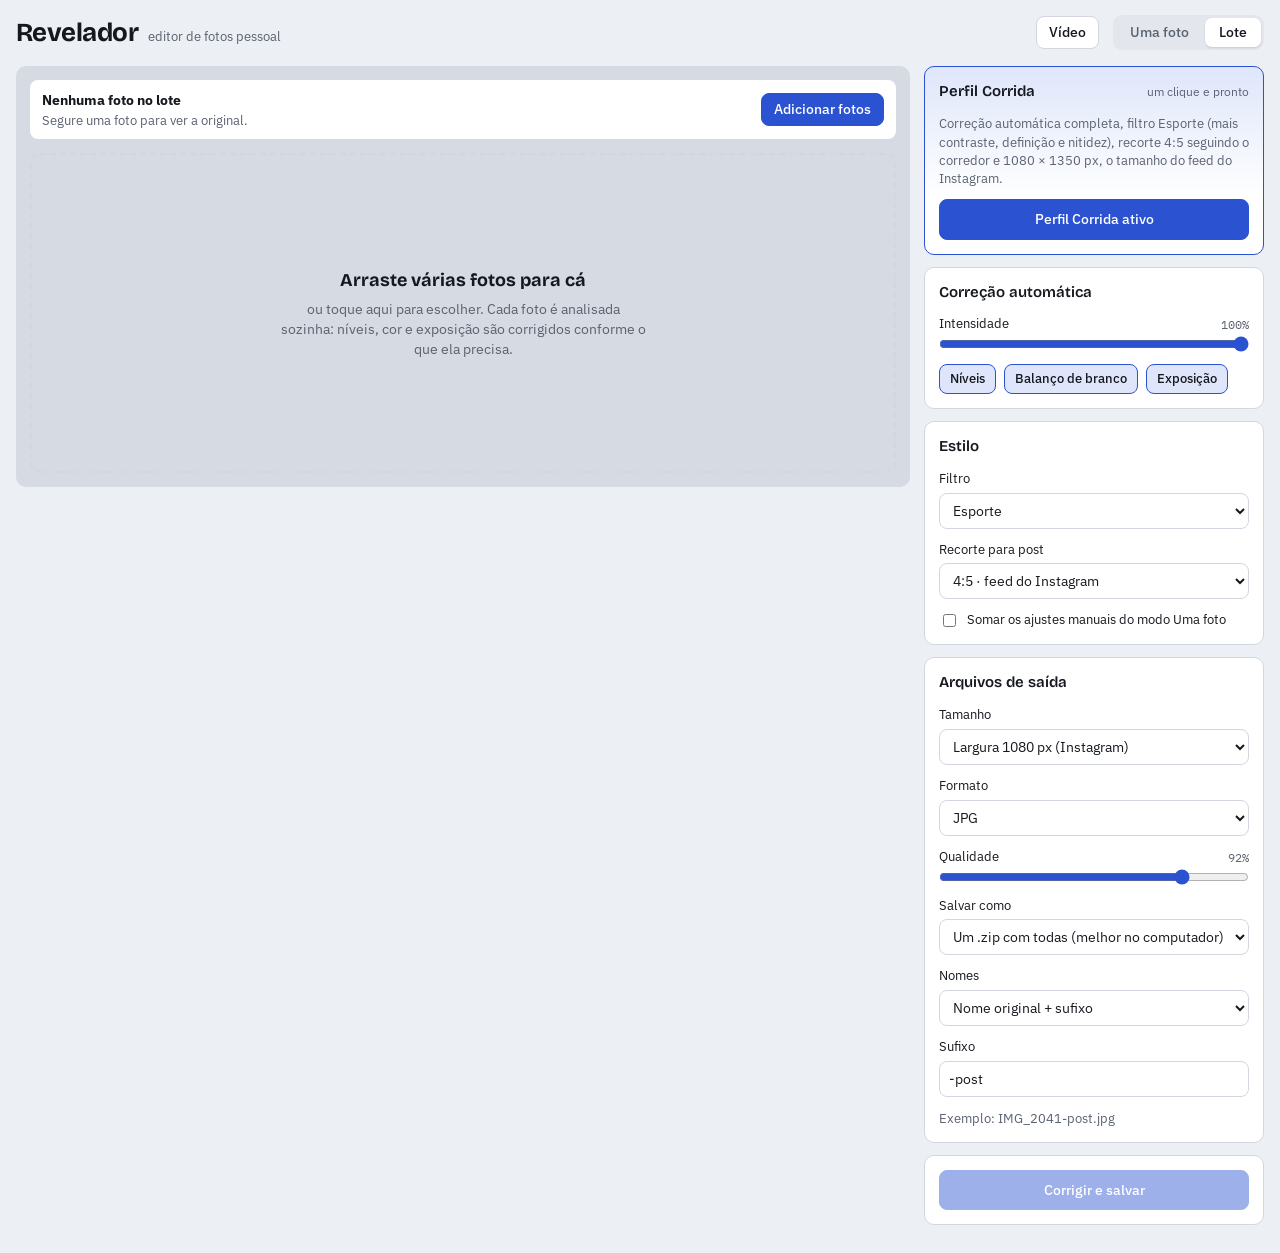
==== fotos/index.html @ d443c2e1 "Revelador fotos e vídeo: editores de foto e vídeo num app só Tela inicial com Fotos (Revelador) e Ví" ====
<!doctype html>
<html lang="pt-BR">
<head>
<meta charset="utf-8">
<meta name="viewport" content="width=device-width, initial-scale=1, viewport-fit=cover">
<meta name="description" content="Corrige fotos de corrida em lote e deixa prontas para postar.">
<meta name="theme-color" content="#2a52d1">
<link rel="manifest" href="../manifest.webmanifest">
<link rel="icon" type="image/png" href="../icons/icon-192.png">
<link rel="apple-touch-icon" href="../icons/icon-192.png">
<title>Revelador</title>
<link rel="preconnect" href="https://fonts.googleapis.com">
<link rel="preconnect" href="https://fonts.gstatic.com" crossorigin>
<link rel="stylesheet" href="https://fonts.googleapis.com/css2?family=Bricolage+Grotesque:opsz,wght@12..96,600;12..96,700&family=IBM+Plex+Sans:wght@400;500;600&family=IBM+Plex+Mono:wght@400;500&display=swap">
<style>
/* Layout: workbench — large stage on the left, a tool rail of stacked sections on the right; stacks on phones. */
:root {
  --bg: #eceff3;
  --surface: #ffffff;
  --surface-2: #e3e7ed;
  --fg: #15181e;
  --muted: #5a6270;
  --line: #d2d7df;
  --accent: #2a52d1;
  --accent-soft: #dfe6fb;
  --accent-fg: #ffffff;
  --stage: #d6dae2;
  --hist-r: #d6455a;
  --hist-g: #2f9d62;
  --hist-b: #3a6ee8;
  --hist-l: #8a93a3;
  --font-display: "Bricolage Grotesque", "Segoe UI", system-ui, sans-serif;
  --font-body: "IBM Plex Sans", "Segoe UI", system-ui, sans-serif;
  --font-mono: "IBM Plex Mono", ui-monospace, "SFMono-Regular", Menlo, monospace;
  --radius: 10px;
}
@media (prefers-color-scheme: dark) {
  :root:not([data-theme="light"]) {
    --bg: #101217; --surface: #171a21; --surface-2: #222631; --fg: #e7e9ef; --muted: #98a0af;
    --line: #2b303b; --accent: #86a2ff; --accent-soft: #1f2846; --accent-fg: #0c1230; --stage: #0a0c10;
    --hist-r: #ff6f80; --hist-g: #4fd18c; --hist-b: #6f9bff; --hist-l: #6b7383;
    color-scheme: dark;
  }
}
:root[data-theme="dark"] {
  --bg: #101217; --surface: #171a21; --surface-2: #222631; --fg: #e7e9ef; --muted: #98a0af;
  --line: #2b303b; --accent: #86a2ff; --accent-soft: #1f2846; --accent-fg: #0c1230; --stage: #0a0c10;
  --hist-r: #ff6f80; --hist-g: #4fd18c; --hist-b: #6f9bff; --hist-l: #6b7383;
  color-scheme: dark;
}
* { box-sizing: border-box; }
[hidden] { display: none !important; }
html { -webkit-text-size-adjust: 100%; }
:root { padding-top: env(safe-area-inset-top, 0px); padding-bottom: env(safe-area-inset-bottom, 0px); }
body { margin: 0; }
img { max-width: 100%; }
body { background: var(--bg); color: var(--fg); font-family: var(--font-body); font-size: 14px; line-height: 1.45; }
.app { padding-left: max(16px, env(safe-area-inset-left, 0px)); padding-right: max(16px, env(safe-area-inset-right, 0px)); padding-block: 14px 28px; max-width: 1480px; margin: 0 auto; display: grid; gap: 14px; }

header.bar { display: flex; flex-wrap: wrap; align-items: center; gap: 10px 14px; }
.brand { display: flex; align-items: baseline; gap: 10px; margin-right: auto; }
.brand h1 { font-family: var(--font-display); font-weight: 700; font-size: 26px; letter-spacing: -0.02em; margin: 0; }
.brand span { color: var(--muted); font-size: 13px; }
.actions { display: flex; flex-wrap: wrap; gap: 8px; align-items: center; }

button, .btn { font: inherit; font-weight: 500; border: 1px solid var(--line); background: var(--surface); color: var(--fg); border-radius: 8px; padding: 7px 12px; cursor: pointer; display: inline-flex; align-items: center; gap: 6px; line-height: 1.2; }
button:hover, .btn:hover { border-color: var(--muted); }
button:focus-visible, .btn:focus-visible, input:focus-visible, select:focus-visible { outline: 2px solid var(--accent); outline-offset: 2px; }
button:disabled { opacity: .45; cursor: not-allowed; }
button.primary, .btn.primary { background: var(--accent); border-color: var(--accent); color: var(--accent-fg); }
button.primary:hover { filter: brightness(1.08); }
select { font: inherit; border: 1px solid var(--line); background: var(--surface); color: var(--fg); border-radius: 8px; padding: 6px 8px; }
.split { display: inline-flex; }
.split select { border-radius: 8px 0 0 8px; border-right: 0; }
.split button { border-radius: 0 8px 8px 0; }
input[type="file"] { position: absolute; width: 1px; height: 1px; padding: 0; margin: -1px; overflow: hidden; clip: rect(0 0 0 0); clip-path: inset(50%); white-space: nowrap; border: 0; }

.work { display: grid; grid-template-columns: minmax(0, 1fr) 340px; gap: 14px; align-items: start; }
@media (max-width: 900px) { .work { grid-template-columns: minmax(0, 1fr); } }

.stage { position: sticky; top: calc(env(safe-area-inset-top, 0px) + 10px); background: var(--stage); border-radius: var(--radius); min-height: 320px; display: grid; grid-template-rows: 1fr auto; overflow: hidden; }
@media (max-width: 900px) { .stage { position: relative; top: 0; } }
.stage.drag { outline: 2px dashed var(--accent); outline-offset: -8px; }
.canvas-area { display: grid; place-items: center; padding: 18px; min-height: 300px; }
.canvas-wrap { position: relative; display: inline-block; line-height: 0; max-width: 100%; }
#view { display: block; max-width: 100%; max-height: calc(100vh - 190px); height: auto; width: auto; box-shadow: 0 1px 2px rgba(0,0,0,.18), 0 8px 30px rgba(0,0,0,.18); }
@media (max-width: 900px) { #view { max-height: 62vh; } }
.badge-before { position: absolute; top: 10px; left: 10px; background: rgba(0,0,0,.65); color: #fff; font-size: 12px; font-weight: 600; letter-spacing: .06em; text-transform: uppercase; padding: 4px 8px; border-radius: 6px; line-height: 1.2; }
.stage-foot { display: flex; flex-wrap: wrap; gap: 6px 16px; justify-content: space-between; padding: 8px 14px; font-size: 12px; color: var(--muted); background: var(--surface); border-top: 1px solid var(--line); font-family: var(--font-mono); }
.stage-foot b { color: var(--fg); font-weight: 500; }

/* crop overlay */
.crop-layer { position: absolute; inset: 0; touch-action: none; }
.crop-box { position: absolute; box-shadow: 0 0 0 9999px rgba(0,0,0,.55); outline: 1px solid rgba(255,255,255,.9); cursor: move; touch-action: none; }
.crop-box::before, .crop-box::after { content: ""; position: absolute; inset: 0; pointer-events: none; }
.crop-box::before { background: linear-gradient(to right, transparent 33.2%, rgba(255,255,255,.45) 33.3%, transparent 33.5%, transparent 66.5%, rgba(255,255,255,.45) 66.6%, transparent 66.8%); }
.crop-box::after { background: linear-gradient(to bottom, transparent 33.2%, rgba(255,255,255,.45) 33.3%, transparent 33.5%, transparent 66.5%, rgba(255,255,255,.45) 66.6%, transparent 66.8%); }
.crop-wrap-clip { position: absolute; inset: 0; overflow: hidden; pointer-events: none; }
.crop-wrap-clip .crop-box { pointer-events: auto; }
.handle { position: absolute; width: 22px; height: 22px; border: 3px solid #fff; z-index: 2; }
.handle[data-h="nw"] { left: -4px; top: -4px; border-right: 0; border-bottom: 0; cursor: nwse-resize; }
.handle[data-h="ne"] { right: -4px; top: -4px; border-left: 0; border-bottom: 0; cursor: nesw-resize; }
.handle[data-h="sw"] { left: -4px; bottom: -4px; border-right: 0; border-top: 0; cursor: nesw-resize; }
.handle[data-h="se"] { right: -4px; bottom: -4px; border-left: 0; border-top: 0; cursor: nwse-resize; }

/* tool rail */
.rail { display: grid; gap: 12px; min-width: 0; }
.panel { background: var(--surface); border: 1px solid var(--line); border-radius: var(--radius); padding: 14px; display: grid; gap: 12px; min-width: 0; }
.panel h2 { font-family: var(--font-display); font-size: 15px; font-weight: 600; margin: 0; display: flex; justify-content: space-between; align-items: baseline; gap: 8px; }
.panel h2 small { font-family: var(--font-body); font-weight: 400; font-size: 12px; color: var(--muted); }
.hint { color: var(--muted); font-size: 12.5px; margin: 0; }
.row { display: flex; flex-wrap: wrap; gap: 8px; }
.chip { font-size: 13px; padding: 6px 10px; }
.chip.on { background: var(--accent-soft); border-color: var(--accent); color: var(--fg); }
#autoAll { width: 100%; justify-content: center; padding: 10px 12px; font-size: 14px; }

.filters { display: grid; grid-template-columns: repeat(3, minmax(0, 1fr)); gap: 8px; }
.filter { padding: 0; border-radius: 8px; overflow: hidden; display: grid; gap: 0; background: var(--surface-2); border: 2px solid transparent; }
.filter canvas { width: 100%; aspect-ratio: 1; object-fit: cover; display: block; background: var(--stage); }
.filter span { font-size: 12px; padding: 4px 2px 5px; text-align: center; display: block; }
.filter.on { border-color: var(--accent); }

.sliders { display: grid; gap: 9px; }
.sl { display: grid; grid-template-columns: 1fr auto; gap: 2px 8px; align-items: center; }
.sl label { font-size: 13px; cursor: pointer; user-select: none; }
.sl output { font-family: var(--font-mono); font-size: 12px; color: var(--muted); font-variant-numeric: tabular-nums; min-width: 5.5ch; text-align: right; }
.sl output.changed { color: var(--accent); }
.sl input { grid-column: 1 / -1; width: 100%; accent-color: var(--accent); margin: 0; }
.group-label { font-size: 11px; text-transform: uppercase; letter-spacing: .08em; color: var(--muted); margin-top: 4px; }

#hist { width: 100%; height: 90px; display: block; background: var(--surface-2); border-radius: 6px; }

.progress { height: 6px; background: var(--surface-2); border-radius: 3px; overflow: hidden; }
.progress i { display: block; height: 100%; width: 0; background: var(--accent); transition: width .2s; }

.seg { display: inline-flex; background: var(--surface-2); border-radius: 9px; padding: 3px; gap: 2px; }
.seg button { border: 0; background: transparent; padding: 6px 14px; border-radius: 7px; color: var(--muted); }
.seg button[aria-selected="true"] { background: var(--surface); color: var(--fg); box-shadow: 0 1px 2px rgba(0,0,0,.12); }
.chip[aria-pressed="true"] { background: var(--accent-soft); border-color: var(--accent); }
.field { display: grid; gap: 4px; }
.field label { font-size: 13px; }
.field select, .field input[type="text"] { width: 100%; font: inherit; border: 1px solid var(--line); background: var(--surface); color: var(--fg); border-radius: 8px; padding: 7px 9px; }
.check { display: flex; gap: 8px; align-items: flex-start; font-size: 13px; cursor: pointer; }
.check input { margin-top: 3px; accent-color: var(--accent); }
button.wide { width: 100%; justify-content: center; padding: 11px 12px; font-size: 14px; }

.batch-stage { background: var(--stage); border-radius: var(--radius); padding: 14px; display: grid; gap: 14px; min-height: 420px; align-content: start; min-width: 0; }
.batch-stage.drag { outline: 2px dashed var(--accent); outline-offset: -8px; }
.batch-head { display: flex; flex-wrap: wrap; gap: 10px; justify-content: space-between; align-items: center; background: var(--surface); border-radius: 8px; padding: 10px 12px; }
.batch-title { display: grid; gap: 1px; }
.batch-empty { cursor: pointer; }
.batch-empty:hover { border-color: var(--accent); }
.batch-empty { display: grid; gap: 6px; place-content: center; text-align: center; min-height: 320px; border: 2px dashed var(--line); border-radius: var(--radius); padding: 24px; color: var(--muted); }
.batch-empty strong { font-family: var(--font-display); font-size: 18px; color: var(--fg); }
.batch-empty span { max-width: 46ch; margin: 0 auto; }
.batch-grid { display: grid; grid-template-columns: repeat(auto-fill, minmax(200px, 1fr)); gap: 12px; }
.bcard { margin: 0; background: var(--surface); border-radius: 8px; overflow: hidden; display: grid; grid-template-rows: auto 1fr; border: 2px solid transparent; min-width: 0; }
.bcard.off { opacity: .5; }
.bcard.on { border-color: var(--accent); }
.bcard .thumb { position: relative; background: var(--surface-2); aspect-ratio: 4 / 3; display: grid; place-items: center; overflow: hidden; cursor: pointer; touch-action: none; }
.bcard canvas { position: absolute; inset: 0; width: 100%; height: 100%; object-fit: contain; display: block; }
.bcard .thumb .badge-before { top: 6px; left: 6px; }
.bcard figcaption { padding: 8px 10px 10px; display: grid; gap: 5px; min-width: 0; }
.bcard .name { display: flex; gap: 6px; align-items: center; font-size: 13px; font-weight: 500; min-width: 0; }
.bcard .name span { overflow: hidden; text-overflow: ellipsis; white-space: nowrap; }
.bcard .name input { accent-color: var(--accent); flex: none; }
.bcard .meta { font-family: var(--font-mono); font-size: 11.5px; color: var(--muted); }
.bcard .row { gap: 6px; }
.mini { font-size: 12px; padding: 4px 8px; }
.profile { border-color: var(--accent); background: linear-gradient(var(--accent-soft), var(--surface) 70%); }
.profile.active #bProfile { background: var(--accent); border-color: var(--accent); color: var(--accent-fg); }
.toast { position: fixed; left: 50%; bottom: calc(env(safe-area-inset-bottom, 0px) + 18px); transform: translateX(-50%); background: var(--fg); color: var(--bg); padding: 9px 14px; border-radius: 8px; font-size: 13px; max-width: calc(100% - 32px); z-index: 20; }

.modal { position: fixed; inset: 0; background: rgba(0,0,0,.6); display: grid; place-items: center; z-index: 30; padding: 16px; }
.modal-card { background: var(--surface); color: var(--fg); border-radius: var(--radius); padding: 16px; max-width: min(720px, 100%); max-height: 100%; overflow: auto; display: grid; gap: 12px; }
.proj-card { width: min(520px, 100%); }
.proj-list { display: grid; gap: 4px; max-height: 50vh; overflow: auto; }
.proj-list label { display: flex; gap: 10px; align-items: center; padding: 8px 10px; border: 1px solid var(--line); border-radius: 8px; cursor: pointer; font-size: 13px; }
.proj-list label span { font-family: var(--font-mono); font-size: 12px; color: var(--muted); margin-left: auto; }
.proj-list input { accent-color: var(--accent); width: 18px; height: 18px; flex: none; }
.modal-card img { max-height: 60vh; width: auto; margin: 0 auto; display: block; }
@media (prefers-reduced-motion: reduce) { .progress i { transition: none; } }
</style>
</head>
<body>
<div class="app">
  <header class="bar">
    <div class="brand"><h1>Revelador</h1><span>editor de fotos pessoal</span></div>
    <button id="installBtn" class="primary" hidden>Instalar app</button>
    <a class="btn" href="../video/" style="text-decoration:none">Vídeo</a>
    <div class="seg" role="tablist" aria-label="Modo">
      <button role="tab" id="modeSingle" aria-selected="true">Uma foto</button>
      <button role="tab" id="modeBatch" aria-selected="false">Lote</button>
    </div>
    <div class="actions" id="singleActions">
      <label class="btn primary" for="fileIn" tabindex="0" id="openBtn">Abrir foto</label>
      <input type="file" id="fileIn" accept="image/*">
      <button id="undoBtn" title="Desfazer (Ctrl+Z)" disabled>↶ Desfazer</button>
      <button id="redoBtn" title="Refazer (Ctrl+Shift+Z)" disabled>↷ Refazer</button>
      <button id="compareBtn" title="Segure para ver a foto original">Antes / depois</button>
      <span class="split">
        <select id="fmt" aria-label="Formato de exportação">
          <option value="jpg">JPG</option>
          <option value="png">PNG</option>
        </select>
        <button id="exportBtn" class="primary">Salvar foto</button>
      </span>
    </div>
  </header>

  <div class="work" id="singleMode">
    <section class="stage" id="stage" aria-label="Área da foto">
      <div class="canvas-area">
        <div class="canvas-wrap" id="wrap">
          <canvas id="view" width="10" height="10"></canvas>
          <div class="badge-before" id="beforeBadge" hidden>Original</div>
          <div class="crop-wrap-clip" id="cropLayer" hidden>
            <div class="crop-box" id="cropBox">
              <i class="handle" data-h="nw"></i><i class="handle" data-h="ne"></i>
              <i class="handle" data-h="sw"></i><i class="handle" data-h="se"></i>
            </div>
          </div>
        </div>
      </div>
      <div class="stage-foot">
        <span id="fileInfo">Foto de exemplo</span>
        <span id="sizeInfo"></span>
        <span>Arraste, cole (Ctrl+V) ou abra uma foto</span>
      </div>
    </section>

    <aside class="rail">
      <section class="panel">
        <h2>Automático <small>analisa o histograma da foto</small></h2>
        <button id="autoAll" class="primary">✦ Ajuste automático</button>
        <div class="row">
          <button class="chip" data-auto="levels">Níveis</button>
          <button class="chip" data-auto="wb">Balanço de branco</button>
          <button class="chip" data-auto="exposure">Exposição</button>
          <button class="chip" id="autoReset">Limpar</button>
        </div>
        <p class="hint" id="autoHint">O ajuste automático estica os tons escuros e claros, neutraliza a cor dominante e corrige a exposição. Depois, refine nos controles abaixo.</p>
      </section>

      <section class="panel">
        <h2>Filtros</h2>
        <div class="filters" id="filters"></div>
      </section>

      <section class="panel">
        <h2>Ajustes <small>duplo clique no nome zera</small></h2>
        <div class="sliders" id="sliders"></div>
      </section>

      <section class="panel">
        <h2>Cortar e girar</h2>
        <div class="row">
          <button id="cropBtn">Cortar</button>
          <button id="rotL" title="Girar à esquerda">⟲ 90°</button>
          <button id="rotR" title="Girar à direita">⟳ 90°</button>
          <button id="flipBtn">Espelhar</button>
        </div>
        <div class="row" id="aspects"></div>
      </section>

      <section class="panel">
        <h2>Histograma <small id="histNote">resultado</small></h2>
        <canvas id="hist" width="600" height="180"></canvas>
      </section>

      <section class="panel">
        <h2>Lote <small>várias fotos de uma vez</small></h2>
        <p class="hint">Corrija dezenas de fotos de uma vez, cada uma com o próprio ajuste automático. Os ajustes que você fizer aqui podem ser somados ao lote.</p>
        <button id="goBatch">Ir para o modo Lote</button>
      </section>
    </aside>
  </div>

  <div class="work" id="batchMode" hidden>
    <section class="batch-stage" id="batchStage" aria-label="Fotos do lote">
      <div class="batch-head">
        <div class="batch-title">
          <strong id="batchCount">Nenhuma foto no lote</strong>
          <span class="hint">Segure uma foto para ver a original.</span>
        </div>
        <div class="row">
          <label class="btn primary" for="batchIn" tabindex="0" id="batchAdd">Adicionar fotos</label>
          <input type="file" id="batchIn" accept="image/*" multiple>
          <button id="projBtn" hidden>Fotos do projeto</button>
          <button id="batchAll">Marcar todas</button>
          <button id="batchClear">Limpar lote</button>
        </div>
      </div>
      <p class="hint" id="batchLoad" role="status" hidden></p>
      <div class="batch-empty" id="batchEmpty" role="button" tabindex="0">
        <strong>Arraste várias fotos para cá</strong>
        <span id="projHint" hidden>No app do Claude no celular: envie as fotos numa mensagem do projeto e depois toque em <b>Fotos do projeto</b>.</span>
        <span>ou toque aqui para escolher. Cada foto é analisada sozinha: níveis, cor e exposição são corrigidos conforme o que ela precisa.</span>
      </div>
      <div class="batch-grid" id="batchGrid"></div>
    </section>

    <aside class="rail">
      <section class="panel profile">
        <h2>Perfil Corrida <small>um clique e pronto</small></h2>
        <p class="hint">Correção automática completa, filtro Esporte (mais contraste, definição e nitidez), recorte 4:5 seguindo o corredor e 1080 × 1350 px, o tamanho do feed do Instagram.</p>
        <button id="bProfile" class="wide">Usar perfil Corrida</button>
      </section>
      <section class="panel">
        <h2>Correção automática</h2>
        <div class="sl">
          <label for="bIntensity">Intensidade</label><output id="oIntensity"></output>
          <input type="range" id="bIntensity" min="0" max="100" step="5">
        </div>
        <div class="row" id="bParts">
          <button class="chip" data-part="levels" aria-pressed="true">Níveis</button>
          <button class="chip" data-part="wb" aria-pressed="true">Balanço de branco</button>
          <button class="chip" data-part="exposure" aria-pressed="true">Exposição</button>
        </div>
      </section>

      <section class="panel">
        <h2>Estilo</h2>
        <div class="field">
          <label for="bFilter">Filtro</label>
          <select id="bFilter"></select>
        </div>
        <div class="field">
          <label for="bCrop">Recorte para post</label>
          <select id="bCrop">
            <option value="none">Sem recorte</option>
            <option value="4:5">4:5 · feed do Instagram</option>
            <option value="1:1">1:1 · quadrado</option>
            <option value="9:16">9:16 · stories e reels</option>
            <option value="16:9">16:9 · paisagem</option>
            <option value="3:2">3:2 · foto clássica</option>
          </select>
        </div>
        <label class="check"><input type="checkbox" id="bManual"> Somar os ajustes manuais do modo Uma foto</label>
        <p class="hint" id="bManualHint" hidden></p>
      </section>

      <section class="panel">
        <h2>Arquivos de saída</h2>
        <div class="field">
          <label for="bSize">Tamanho</label>
          <select id="bSize">
            <option value="w1080">Largura 1080 px (Instagram)</option>
            <option value="2048">Lado maior 2048 px</option>
            <option value="3840">Lado maior 3840 px (4K)</option>
            <option value="0">Original</option>
          </select>
        </div>
        <div class="field">
          <label for="bFormat">Formato</label>
          <select id="bFormat">
            <option value="jpg">JPG</option>
            <option value="webp">WebP (arquivo menor)</option>
            <option value="png">PNG (sem perdas)</option>
          </select>
        </div>
        <div class="sl" id="bQualityRow">
          <label for="bQuality">Qualidade</label><output id="oQuality"></output>
          <input type="range" id="bQuality" min="60" max="100" step="1">
        </div>
        <div class="field">
          <label for="bPack">Salvar como</label>
          <select id="bPack">
            <option value="each">Fotos separadas (melhor no celular)</option>
            <option value="zip">Um .zip com todas (melhor no computador)</option>
          </select>
        </div>
        <div class="field">
          <label for="bNaming">Nomes</label>
          <select id="bNaming">
            <option value="suffix">Nome original + sufixo</option>
            <option value="seq">Sequência numerada</option>
          </select>
        </div>
        <div class="field">
          <label for="bText" id="bTextLabel">Sufixo</label>
          <input type="text" id="bText" maxlength="60" autocomplete="off">
        </div>
        <p class="hint" id="bNameEx"></p>
      </section>

      <section class="panel">
        <button id="batchRun" class="primary wide" disabled>Corrigir e salvar</button>
        <div class="progress" id="batchProg" hidden><i></i></div>
        <p class="hint" id="batchMsg" hidden></p>
      </section>
    </aside>
  </div>
</div>
<div class="toast" id="toast" role="status" aria-live="polite" hidden></div>
<div class="modal" id="projModal" hidden>
  <div class="modal-card proj-card">
    <strong>Fotos enviadas ao projeto</strong>
    <p class="hint" id="projMsg">Procurando fotos…</p>
    <div class="proj-list" id="projList"></div>
    <div class="row">
      <button id="projAdd" class="primary" disabled>Adicionar fotos</button>
      <button id="projToggle" hidden>Marcar todas</button>
      <button id="projClose">Fechar</button>
    </div>
  </div>
</div>
<div class="modal" id="modal" hidden>
  <div class="modal-card">
    <strong id="resTitle">Sua foto está pronta</strong>
    <p class="hint" id="resHint"></p>
    <img id="modalImg" alt="Prévia da foto pronta">
    <div class="row">
      <button id="resShare" class="primary">Compartilhar no Instagram…</button>
      <button id="resSave">Salvar no celular</button>
      <button id="modalClose">Fechar</button>
    </div>
  </div>
</div>

<script src="vendor/jszip.min.js"></script>
<script>
(() => {
const $ = s => document.querySelector(s);
const clamp = (v, a, b) => v < a ? a : v > b ? b : v;
const PREVIEW_MAX = 1400;
const MAX_EXPORT_PX = 36e6;

const SLIDERS = [
  ["Luz"],
  ["brightness", "Exposição", -100, 100],
  ["contrast", "Contraste", -100, 100],
  ["highlights", "Realces", -100, 100],
  ["shadows", "Sombras", -100, 100],
  ["Cor"],
  ["saturation", "Saturação", -100, 100],
  ["warmth", "Temperatura", -100, 100],
  ["tint", "Matiz", -100, 100],
  ["Efeitos"],
  ["clarity", "Definição", 0, 100],
  ["sharpen", "Nitidez", 0, 100],
  ["vignette", "Vinheta", 0, 100],
  ["fade", "Esmaecer", 0, 100],
];
const FILTERS = {
  original: { name: "Original" },
  esporte: { name: "Esporte", contrast: 16, saturation: 16, clarity: 40, sharpen: 22, shadows: 18, highlights: -16, vignette: 14 },
  vivido: { name: "Vívido", saturation: 30, contrast: 12 },
  quente: { name: "Quente", warmth: 28, saturation: 8, fade: 4 },
  frio: { name: "Frio", warmth: -26, tint: -4, contrast: 6 },
  pb: { name: "P&B", mode: "gray", contrast: 18 },
  sepia: { name: "Sépia", mode: "sepia", contrast: 6, fade: 10 },
  retro: { name: "Retrô", fade: 22, saturation: -22, warmth: 14, contrast: -10, vignette: 28 },
  dramatico: { name: "Dramático", contrast: 38, saturation: -12, vignette: 42, highlights: -24, shadows: -12 },
  suave: { name: "Suave", contrast: -16, fade: 12, brightness: 10, saturation: -6 },
};
const ASPECTS = [["free", "Livre", 0], ["orig", "Original", -1], ["1:1", "1:1", 1], ["4:5", "4:5", 4/5], ["3:2", "3:2", 3/2], ["16:9", "16:9", 16/9], ["9:16", "9:16", 9/16]];

const NEUTRAL_AUTO = () => ({ lo: [0, 0, 0], hi: [255, 255, 255], wb: [1, 1, 1], tags: [] });
const defaultState = () => ({
  adj: Object.fromEntries(SLIDERS.filter(s => s.length > 1).map(s => [s[0], 0])),
  filter: "original", auto: NEUTRAL_AUTO(), rot: 0, flip: false,
  crop: { x: 0, y: 0, w: 1, h: 1 }, aspect: "free",
});

let source = null, srcW = 0, srcH = 0, fileName = "foto";
let basePrev = null, srcC = null, srcData = null, outData = null;
let state = defaultState();
let history = [], hIndex = -1;
let cropMode = false, comparing = false, renderQueued = false, thumbTimer = 0;
let lastResult = null;
const proc = document.createElement("canvas"); const procCtx = proc.getContext("2d", { willReadFrequently: true });
const view = $("#view"), viewCtx = view.getContext("2d");



/* ---------- image processing ---------- */
function effective(adj, filter) {
  const f = FILTERS[filter] || {}; const e = {};
  for (const k in adj) e[k] = clamp((adj[k] || 0) + (f[k] || 0), k === "sharpen" || k === "vignette" || k === "fade" || k === "clarity" ? 0 : -100, 100);
  e.mode = f.mode || "none";
  return e;
}

function processPixels(d, W, H, e, auto, crop, sharpenScale = 1) {
  const L = [new Uint8ClampedArray(256), new Uint8ClampedArray(256), new Uint8ClampedArray(256)];
  const g = Math.pow(2, e.brightness / 100);
  const cf = Math.tan((e.contrast / 100 * 0.6 + 1) * Math.PI / 4);
  const sh = e.shadows / 100, hl = e.highlights / 100, fade = e.fade / 100;
  const warm = e.warmth / 100, tint = e.tint / 100;
  for (let c = 0; c < 3; c++) {
    const lo = auto.lo[c], span = Math.max(1, auto.hi[c] - lo), wb = auto.wb[c];
    for (let v = 0; v < 256; v++) {
      let x = clamp((v - lo) / span * wb, 0, 1);
      x = Math.pow(x, 1 / g);
      x += sh * 1.2 * x * (1 - x) * (1 - x);
      x += hl * 1.2 * x * x * (1 - x);
      x = (x - 0.5) * cf + 0.5;
      if (c === 0) x += warm * 0.12; else if (c === 2) x -= warm * 0.12; else x -= tint * 0.1;
      x = clamp(x, 0, 1);
      x = fade * 0.2 + x * (1 - fade * 0.3);
      L[c][v] = x * 255 + 0.5;
    }
  }
  const sat = 1 + e.saturation / 100, mode = e.mode;
  const vig = e.vignette / 100;
  const cx = (crop.x + crop.w / 2) * W, cy = (crop.y + crop.h / 2) * H;
  const rad2 = Math.pow(0.5 * Math.hypot(crop.w * W, crop.h * H), 2);
  const LR = L[0], LG = L[1], LB = L[2];
  for (let y = 0, i = 0; y < H; y++) {
    const dy2 = (y - cy) * (y - cy);
    for (let x = 0; x < W; x++, i += 4) {
      let r = LR[d[i]], gg = LG[d[i + 1]], b = LB[d[i + 2]];
      if (sat !== 1 || mode !== "none") {
        const l = 0.299 * r + 0.587 * gg + 0.114 * b;
        if (mode === "gray") { r = gg = b = l; }
        else if (mode === "sepia") {
          const tr = 0.393 * r + 0.769 * gg + 0.189 * b, tg = 0.349 * r + 0.686 * gg + 0.168 * b, tb = 0.272 * r + 0.534 * gg + 0.131 * b;
          r = tr; gg = tg; b = tb;
        } else { r = l + (r - l) * sat; gg = l + (gg - l) * sat; b = l + (b - l) * sat; }
      }
      if (vig > 0) {
        const t = Math.min(1.2, ((x - cx) * (x - cx) + dy2) / rad2);
        const f = 1 - vig * 0.75 * t * t;
        r *= f; gg *= f; b *= f;
      }
      d[i] = r; d[i + 1] = gg; d[i + 2] = b;
    }
  }
  if (e.clarity > 0) clarityPass(d, W, H, e.clarity / 100);
  if (e.sharpen > 0) sharpen(d, W, H, e.sharpen / 100 * 1.4 * sharpenScale);
}

// Local contrast: boost the difference between each pixel's luminance and a wide blur of it, mostly in midtones.
function clarityPass(d, W, H, amt) {
  const r = Math.max(2, Math.round(Math.min(W, H) * 0.015)), n = W * H, win = 2 * r + 1;
  const L = new Float32Array(n), T = new Float32Array(n), B = new Float32Array(n);
  for (let i = 0, j = 0; i < n; i++, j += 4) L[i] = 0.299 * d[j] + 0.587 * d[j + 1] + 0.114 * d[j + 2];
  for (let y = 0; y < H; y++) {
    const o = y * W; let s = 0;
    for (let x = -r; x <= r; x++) s += L[o + clamp(x, 0, W - 1)];
    for (let x = 0; x < W; x++) { T[o + x] = s / win; s += L[o + Math.min(W - 1, x + r + 1)] - L[o + Math.max(0, x - r)]; }
  }
  for (let x = 0; x < W; x++) {
    let s = 0;
    for (let y = -r; y <= r; y++) s += T[clamp(y, 0, H - 1) * W + x];
    for (let y = 0; y < H; y++) { B[y * W + x] = s / win; s += T[Math.min(H - 1, y + r + 1) * W + x] - T[Math.max(0, y - r) * W + x]; }
  }
  for (let i = 0, j = 0; i < n; i++, j += 4) {
    const l = L[i], m = l / 127.5 - 1, k = amt * 1.1 * (l - B[i]) * (1 - m * m);
    d[j] += k; d[j + 1] += k; d[j + 2] += k;
  }
}

// Picks where to place a crop of the given pixel ratio: follows edge detail, color and skin tones, with a pull toward the center.
function smartCrop(img, ratio) {
  const W = img.width, H = img.height, d = img.data;
  let cw, ch;
  if (W / H > ratio) { ch = H; cw = H * ratio; } else { cw = W; ch = W / ratio; }
  const alongX = cw < W - 1, len = alongX ? W : H, win = Math.round(alongX ? cw : ch);
  if (win >= len) return { x: 0, y: 0, w: 1, h: 1 };
  const prof = new Float64Array(len);
  for (let y = 0; y < H - 1; y += 2) {
    for (let x = 0; x < W - 1; x += 2) {
      const i = (y * W + x) * 4, r = d[i], g = d[i + 1], b = d[i + 2];
      const l = 0.299 * r + 0.587 * g + 0.114 * b;
      const j = i + 4, k = i + W * 4;
      const lx = 0.299 * d[j] + 0.587 * d[j + 1] + 0.114 * d[j + 2], ly = 0.299 * d[k] + 0.587 * d[k + 1] + 0.114 * d[k + 2];
      const mx = Math.max(r, g, b), mn = Math.min(r, g, b);
      const skin = r > 95 && g > 40 && b > 20 && r > g && r > b && r - g > 15 && mx - mn > 15 ? 60 : 0;
      prof[alongX ? x : y] += Math.abs(l - lx) + Math.abs(l - ly) + Math.max(0, mx - mn - 40) * 0.4 + skin;
    }
  }
  // Center the crop on the energy above the background level (the median column/row).
  const base = Float64Array.from(prof).sort()[len >> 1] * 1.2;
  let sum = 0, mom = 0;
  for (let i = 0; i < len; i++) { const e = Math.max(0, prof[i] - base); sum += e; mom += e * i; }
  const center = sum > 0 ? mom / sum : len / 2;
  const at = Math.round(clamp(center - win / 2, 0, len - win));
  return alongX ? { x: at / W, y: 0, w: win / W, h: 1 } : { x: 0, y: at / H, w: 1, h: win / H };
}

function sharpen(d, W, H, amt) {
  const s = new Uint8ClampedArray(d);
  const row = W * 4;
  for (let y = 1; y < H - 1; y++) {
    for (let x = 1, i = y * row + 4; x < W - 1; x++, i += 4) {
      for (let c = 0; c < 3; c++) {
        const k = i + c, v = s[k];
        d[k] = v + amt * (4 * v - s[k - 4] - s[k + 4] - s[k - row] - s[k + row]);
      }
    }
  }
}

function computeAuto(d, which = ["levels", "wb", "exposure"], current = NEUTRAL_AUTO()) {
  const auto = { lo: current.lo.slice(), hi: current.hi.slice(), wb: current.wb.slice(), tags: current.tags.slice() };
  const n = d.length / 4, step = Math.max(1, Math.floor(n / 250000)) * 4;
  let out = {};
  if (which.includes("levels")) {
    const hist = [new Uint32Array(256), new Uint32Array(256), new Uint32Array(256)]; let cnt = 0;
    for (let i = 0; i < d.length; i += step) { hist[0][d[i]]++; hist[1][d[i + 1]]++; hist[2][d[i + 2]]++; cnt++; }
    for (let c = 0; c < 3; c++) {
      let acc = 0, lo = 0, hi = 255;
      for (let v = 0; v < 256; v++) { acc += hist[c][v]; if (acc >= cnt * 0.004) { lo = v; break; } }
      acc = 0;
      for (let v = 255; v >= 0; v--) { acc += hist[c][v]; if (acc >= cnt * 0.004) { hi = v; break; } }
      if (hi - lo < 48) { const mid = (hi + lo) / 2; lo = Math.max(0, mid - 24); hi = Math.min(255, mid + 24); }
      auto.lo[c] = lo; auto.hi[c] = hi;
    }
  }
  const norm = (v, c) => clamp((v - auto.lo[c]) / Math.max(1, auto.hi[c] - auto.lo[c]), 0, 1);
  if (which.includes("wb")) {
    let sr = 0, sg = 0, sb = 0, k = 0;
    for (let i = 0; i < d.length; i += step) {
      const r = norm(d[i], 0), g = norm(d[i + 1], 1), b = norm(d[i + 2], 2);
      const l = (r + g + b) / 3;
      if (l > 0.12 && l < 0.88) { sr += r; sg += g; sb += b; k++; }
    }
    if (k > 50) {
      const ar = sr / k, ag = sg / k, ab = sb / k, gray = (ar + ag + ab) / 3;
      auto.wb = [clamp(gray / ar, 0.85, 1.18), clamp(gray / ag, 0.85, 1.18), clamp(gray / ab, 0.85, 1.18)];
    }
  }
  if (which.includes("exposure")) {
    let s = 0, k = 0;
    for (let i = 0; i < d.length; i += step) {
      const r = clamp(norm(d[i], 0) * auto.wb[0], 0, 1), g = clamp(norm(d[i + 1], 1) * auto.wb[1], 0, 1), b = clamp(norm(d[i + 2], 2) * auto.wb[2], 0, 1);
      s += 0.299 * r + 0.587 * g + 0.114 * b; k++;
    }
    const m = clamp(s / k, 0.03, 0.97);
    const gNeeded = Math.log(m) / Math.log(0.46);
    out.brightness = Math.round(clamp(100 * Math.log2(gNeeded), -60, 60));
  }
  for (const w of which) if (!auto.tags.includes(w)) auto.tags.push(w);
  return { auto, ...out };
}

/* ---------- geometry ---------- */
function orient(src, sw, sh, rot, flip, scale = 1) {
  const c = document.createElement("canvas");
  const w = Math.round(sw * scale), h = Math.round(sh * scale);
  const swap = rot % 180 !== 0;
  c.width = swap ? h : w; c.height = swap ? w : h;
  const x = c.getContext("2d", { willReadFrequently: true });
  x.imageSmoothingQuality = "high";
  x.translate(c.width / 2, c.height / 2);
  if (flip) x.scale(-1, 1);
  x.rotate(rot * Math.PI / 180);
  x.drawImage(src, -w / 2, -h / 2, w, h);
  return c;
}

function setSource(src, w, h, name, info) {
  source = src; srcW = w; srcH = h; fileName = name;
  const s = Math.min(1, PREVIEW_MAX / Math.max(w, h));
  basePrev = orient(src, w, h, 0, false, s);
  state = defaultState(); history = []; hIndex = -1;
  cropMode = false; syncCropUI();
  $("#fileInfo").textContent = info || name;
  rebuildSrc();
  commit();
}

function rebuildSrc() {
  srcC = orient(basePrev, basePrev.width, basePrev.height, state.rot, state.flip);
  srcData = srcC.getContext("2d", { willReadFrequently: true }).getImageData(0, 0, srcC.width, srcC.height);
  proc.width = srcC.width; proc.height = srcC.height;
  outData = procCtx.createImageData(proc.width, proc.height);
  const ow = state.rot % 180 ? srcH : srcW, oh = state.rot % 180 ? srcW : srcH;
  const cw = Math.round(state.crop.w * ow), ch = Math.round(state.crop.h * oh);
  $("#sizeInfo").innerHTML = `<b>${cw.toLocaleString("pt-BR")} × ${ch.toLocaleString("pt-BR")} px</b> · ${(cw * ch / 1e6).toLocaleString("pt-BR", { maximumFractionDigits: 1 })} MP`;
  queueRender(); queueThumbs();
}

/* ---------- rendering ---------- */
function queueRender() { if (!renderQueued) { renderQueued = true; requestAnimationFrame(render); } }
function render() {
  renderQueued = false;
  if (!srcData) return;
  outData.data.set(srcData.data);
  processPixels(outData.data, proc.width, proc.height, effective(state.adj, state.filter), state.auto, state.crop);
  procCtx.putImageData(outData, 0, 0);
  drawView();
  drawHist();
}
function drawView() {
  const from = comparing ? srcC : proc;
  const W = proc.width, H = proc.height;
  let sx = 0, sy = 0, sw = W, sh = H;
  if (!cropMode) { sx = Math.round(state.crop.x * W); sy = Math.round(state.crop.y * H); sw = Math.max(1, Math.round(state.crop.w * W)); sh = Math.max(1, Math.round(state.crop.h * H)); }
  if (view.width !== sw || view.height !== sh) { view.width = sw; view.height = sh; }
  viewCtx.drawImage(from, sx, sy, sw, sh, 0, 0, sw, sh);
  $("#beforeBadge").hidden = !comparing;
  if (cropMode) positionCropBox();
}
function drawHist() {
  const c = $("#hist"), x = c.getContext("2d");
  const d = viewCtx.getImageData(0, 0, view.width, view.height).data;
  const h = [new Uint32Array(256), new Uint32Array(256), new Uint32Array(256), new Uint32Array(256)];
  const step = Math.max(1, Math.floor(d.length / 4 / 120000)) * 4;
  for (let i = 0; i < d.length; i += step) { h[0][d[i]]++; h[1][d[i + 1]]++; h[2][d[i + 2]]++; h[3][(d[i] * 77 + d[i + 1] * 150 + d[i + 2] * 29) >> 8]++; }
  let max = 1; for (let k = 0; k < 4; k++) for (let v = 2; v < 254; v++) max = Math.max(max, h[k][v]);
  const cs = getComputedStyle(document.documentElement);
  const cols = ["--hist-r", "--hist-g", "--hist-b"].map(t => cs.getPropertyValue(t).trim());
  x.clearRect(0, 0, c.width, c.height);
  const W = c.width, H = c.height;
  x.fillStyle = cs.getPropertyValue("--hist-l").trim(); x.globalAlpha = 0.45;
  x.beginPath(); x.moveTo(0, H);
  for (let v = 0; v < 256; v++) x.lineTo(v / 255 * W, H - Math.min(1, h[3][v] / max) * (H - 4));
  x.lineTo(W, H); x.fill();
  x.globalAlpha = 0.9; x.lineWidth = 2;
  for (let k = 0; k < 3; k++) {
    x.strokeStyle = cols[k]; x.beginPath();
    for (let v = 0; v < 256; v++) { const px = v / 255 * W, py = H - Math.min(1, h[k][v] / max) * (H - 4); v ? x.lineTo(px, py) : x.moveTo(px, py); }
    x.stroke();
  }
  x.globalAlpha = 1;
  $("#histNote").textContent = comparing ? "original" : "resultado";
}

function queueThumbs() { clearTimeout(thumbTimer); thumbTimer = setTimeout(renderThumbs, 220); }
function renderThumbs() {
  if (!srcC) return;
  const W = srcC.width, H = srcC.height;
  const cx = state.crop.x * W, cy = state.crop.y * H, cw = state.crop.w * W, ch = state.crop.h * H;
  const side = Math.min(cw, ch), T = 120;
  const t = document.createElement("canvas"); t.width = t.height = T;
  const tx = t.getContext("2d", { willReadFrequently: true });
  tx.drawImage(srcC, cx + (cw - side) / 2, cy + (ch - side) / 2, side, side, 0, 0, T, T);
  const base = tx.getImageData(0, 0, T, T);
  document.querySelectorAll(".filter").forEach(btn => {
    const c = btn.querySelector("canvas"); c.width = c.height = T;
    const img = new ImageData(new Uint8ClampedArray(base.data), T, T);
    const adj = { ...state.adj, sharpen: 0 };
    processPixels(img.data, T, T, effective(adj, btn.dataset.f), state.auto, { x: 0, y: 0, w: 1, h: 1 });
    c.getContext("2d").putImageData(img, 0, 0);
  });
}

/* ---------- history ---------- */
function snapshot() { return JSON.stringify(state); }
function commit() {
  const s = snapshot();
  if (history[hIndex] === s) return;
  history = history.slice(0, hIndex + 1); history.push(s); hIndex = history.length - 1;
  if (history.length > 80) { history.shift(); hIndex--; }
  syncUI();
}
function restore(i) {
  const prev = state; hIndex = i; state = JSON.parse(history[i]);
  const geomChanged = prev.rot !== state.rot || prev.flip !== state.flip;
  if (geomChanged) rebuildSrc(); else { queueRender(); queueThumbs(); updateSizeInfo(); }
  syncUI();
}
function updateSizeInfo() {
  const ow = state.rot % 180 ? srcH : srcW, oh = state.rot % 180 ? srcW : srcH;
  const cw = Math.round(state.crop.w * ow), ch = Math.round(state.crop.h * oh);
  $("#sizeInfo").innerHTML = `<b>${cw.toLocaleString("pt-BR")} × ${ch.toLocaleString("pt-BR")} px</b> · ${(cw * ch / 1e6).toLocaleString("pt-BR", { maximumFractionDigits: 1 })} MP`;
}

/* ---------- UI build ---------- */
const sliderBox = $("#sliders");
for (const s of SLIDERS) {
  if (s.length === 1) { const g = document.createElement("div"); g.className = "group-label"; g.textContent = s[0]; sliderBox.append(g); continue; }
  const [key, label, min, max] = s;
  const el = document.createElement("div"); el.className = "sl";
  el.innerHTML = `<label for="s-${key}">${label}</label><output id="o-${key}"></output><input type="range" id="s-${key}" min="${min}" max="${max}" step="1" value="0">`;
  sliderBox.append(el);
  const input = el.querySelector("input");
  input.addEventListener("input", () => { state.adj[key] = +input.value; showVal(key); queueRender(); queueThumbs(); });
  input.addEventListener("change", commit);
  el.querySelector("label").addEventListener("dblclick", () => { state.adj[key] = 0; input.value = 0; showVal(key); queueRender(); queueThumbs(); commit(); });
}
function showVal(key) {
  const v = state.adj[key], o = $("#o-" + key);
  if (key === "brightness") o.textContent = (v > 0 ? "+" : v < 0 ? "−" : "") + Math.abs(v / 100).toLocaleString("pt-BR", { minimumFractionDigits: 2 }) + " EV";
  else if (key === "warmth") o.textContent = v === 0 ? "0" : (v > 0 ? "+" : "−") + Math.abs(v) + (v > 0 ? " quente" : " frio");
  else o.textContent = (v > 0 && SLIDERS.find(s => s[0] === key)[2] < 0 ? "+" : v < 0 ? "−" : "") + Math.abs(v);
  o.classList.toggle("changed", v !== 0);
}

const filterBox = $("#filters");
for (const [k, f] of Object.entries(FILTERS)) {
  const b = document.createElement("button"); b.className = "filter"; b.dataset.f = k;
  b.innerHTML = `<canvas width="120" height="120"></canvas><span>${f.name}</span>`;
  b.addEventListener("click", () => { state.filter = k; queueRender(); commit(); });
  filterBox.append(b);
}

const aspectBox = $("#aspects");
for (const [k, label] of ASPECTS) {
  const b = document.createElement("button"); b.className = "chip"; b.dataset.a = k; b.textContent = label;
  b.addEventListener("click", () => { setAspect(k); if (!cropMode) toggleCrop(true); commit(); });
  aspectBox.append(b);
}

function syncUI() {
  for (const k in state.adj) { const i = $("#s-" + k); if (i) { i.value = state.adj[k]; showVal(k); } }
  document.querySelectorAll(".filter").forEach(b => b.classList.toggle("on", b.dataset.f === state.filter));
  document.querySelectorAll("[data-a]").forEach(b => b.classList.toggle("on", b.dataset.a === state.aspect));
  document.querySelectorAll("[data-auto]").forEach(b => b.classList.toggle("on", state.auto.tags.includes(b.dataset.auto)));
  $("#undoBtn").disabled = hIndex <= 0;
  $("#redoBtn").disabled = hIndex >= history.length - 1;
}

/* ---------- auto ---------- */
$("#autoAll").addEventListener("click", () => {
  const r = computeAuto(srcData.data);
  state.auto = r.auto;
  state.adj.brightness = r.brightness;
  state.adj.contrast = Math.max(state.adj.contrast, 10);
  state.adj.saturation = Math.max(state.adj.saturation, 14);
  queueRender(); queueThumbs(); commit();
  const shift = r.auto.wb.map(v => Math.abs(1 - v)).reduce((a, b) => Math.max(a, b));
  toast(`Ajustado: tons esticados, ${shift > 0.04 ? "cor dominante neutralizada" : "cor já estava neutra"}, exposição ${r.brightness >= 0 ? "+" : "−"}${Math.abs(r.brightness / 100).toLocaleString("pt-BR", { minimumFractionDigits: 2 })} EV.`);
});
document.querySelectorAll("[data-auto]").forEach(b => b.addEventListener("click", () => {
  const w = b.dataset.auto;
  const r = computeAuto(srcData.data, [w], state.auto);
  state.auto = r.auto;
  if (w === "exposure") state.adj.brightness = r.brightness;
  queueRender(); queueThumbs(); commit();
}));
$("#autoReset").addEventListener("click", () => { state.auto = NEUTRAL_AUTO(); queueRender(); queueThumbs(); commit(); });

/* ---------- crop & rotate ---------- */
function aspectRatio(k) { const a = ASPECTS.find(a => a[0] === k); if (!a) return 0; return a[2] === -1 ? (state.rot % 180 ? srcH / srcW : srcW / srcH) : a[2]; }
function normRatio(r) { return r * proc.height / proc.width; }
function setAspect(k) {
  state.aspect = k;
  const r = aspectRatio(k);
  if (r) {
    const rr = normRatio(r);
    let w, h; if (rr >= 1) { w = 1; h = 1 / rr; } else { h = 1; w = rr; }
    state.crop = { x: (1 - w) / 2, y: (1 - h) / 2, w, h };
  }
  updateSizeInfo(); queueRender(); queueThumbs(); syncUI();
}
function toggleCrop(on = !cropMode) { cropMode = on; syncCropUI(); drawView(); if (!on) { queueRender(); queueThumbs(); } }
function syncCropUI() { $("#cropLayer").hidden = !cropMode; const b = $("#cropBtn"); b.textContent = cropMode ? "Concluir corte" : "Cortar"; b.classList.toggle("primary", cropMode); }
function positionCropBox() {
  const b = $("#cropBox"), c = state.crop;
  b.style.left = c.x * 100 + "%"; b.style.top = c.y * 100 + "%"; b.style.width = c.w * 100 + "%"; b.style.height = c.h * 100 + "%";
}
$("#cropBtn").addEventListener("click", () => { toggleCrop(); commit(); });
function rotate(delta) {
  state.rot = (state.rot + delta + 360) % 360;
  state.crop = { x: 0, y: 0, w: 1, h: 1 };
  rebuildSrc();
  if (state.aspect !== "free") setAspect(state.aspect);
  commit();
}
$("#rotL").addEventListener("click", () => rotate(-90));
$("#rotR").addEventListener("click", () => rotate(90));
$("#flipBtn").addEventListener("click", () => { state.flip = !state.flip; state.crop.x = 1 - state.crop.x - state.crop.w; rebuildSrc(); commit(); });

let drag = null;
$("#cropBox").addEventListener("pointerdown", e => {
  e.preventDefault();
  const h = e.target.dataset.h || "move";
  drag = { h, sx: e.clientX, sy: e.clientY, c: { ...state.crop } };
  e.currentTarget.setPointerCapture(e.pointerId);
});
$("#cropBox").addEventListener("pointermove", e => {
  if (!drag) return;
  const rect = $("#wrap").getBoundingClientRect();
  const c0 = drag.c;
  if (drag.h === "move") {
    const dx = (e.clientX - drag.sx) / rect.width, dy = (e.clientY - drag.sy) / rect.height;
    state.crop = { ...c0, x: clamp(c0.x + dx, 0, 1 - c0.w), y: clamp(c0.y + dy, 0, 1 - c0.h) };
  } else {
    const px = clamp((e.clientX - rect.left) / rect.width, 0, 1), py = clamp((e.clientY - rect.top) / rect.height, 0, 1);
    const ax = drag.h.includes("w") ? c0.x + c0.w : c0.x, ay = drag.h.includes("n") ? c0.y + c0.h : c0.y;
    let w = Math.abs(px - ax), h = Math.abs(py - ay);
    const r = aspectRatio(state.aspect);
    if (r) { const rr = normRatio(r); if (w / h > rr) w = h * rr; else h = w / rr; }
    w = Math.max(0.04, w); h = Math.max(0.04, h);
    const x = drag.h.includes("w") ? ax - w : ax, y = drag.h.includes("n") ? ay - h : ay;
    if (x >= -0.0001 && y >= -0.0001 && x + w <= 1.0001 && y + h <= 1.0001) state.crop = { x: Math.max(0, x), y: Math.max(0, y), w, h };
  }
  positionCropBox(); updateSizeInfo();
});
const endDrag = () => { if (drag) { drag = null; commit(); } };
$("#cropBox").addEventListener("pointerup", endDrag);
$("#cropBox").addEventListener("pointercancel", endDrag);

/* ---------- compare, undo ---------- */
const cmp = $("#compareBtn");
const setCompare = on => { if (comparing === on) return; comparing = on; drawView(); drawHist(); cmp.classList.toggle("primary", on); };
cmp.addEventListener("pointerdown", e => { e.preventDefault(); setCompare(true); });
["pointerup", "pointerleave", "pointercancel"].forEach(t => cmp.addEventListener(t, () => setCompare(false)));
cmp.addEventListener("keydown", e => { if (e.key === " " || e.key === "Enter") { e.preventDefault(); setCompare(true); } });
cmp.addEventListener("keyup", () => setCompare(false));
$("#undoBtn").addEventListener("click", () => hIndex > 0 && restore(hIndex - 1));
$("#redoBtn").addEventListener("click", () => hIndex < history.length - 1 && restore(hIndex + 1));
document.addEventListener("keydown", e => {
  if (!(e.ctrlKey || e.metaKey) || e.key.toLowerCase() !== "z" || e.target.tagName === "INPUT" && e.target.type !== "range") return;
  e.preventDefault();
  if (e.shiftKey) { if (hIndex < history.length - 1) restore(hIndex + 1); } else if (hIndex > 0) restore(hIndex - 1);
});

/* ---------- loading ---------- */
// Phone pickers sometimes hand over photos with an empty type, so accept by extension too.
const IMG_EXT = /\.(jpe?g|png|webp|gif|bmp|avif|heic|heif|tiff?)$/i;
const isImageFile = f => !!f && (f.type.startsWith("image/") || !f.type || f.type === "application/octet-stream" || IMG_EXT.test(f.name || ""));
const isHeic = f => /heic|heif/i.test(f.type) || /\.hei[cf]$/i.test(f.name || "");

function imgFromUrl(url) {
  return new Promise((res, rej) => { const im = new Image(); im.onload = () => res(im); im.onerror = () => rej(new Error("decode")); im.src = url; });
}
function readAsDataUrl(file) {
  return new Promise((res, rej) => { const r = new FileReader(); r.onload = () => res(r.result); r.onerror = () => rej(r.error); r.readAsDataURL(file); });
}
// Decodes a photo three ways, so a viewer that blocks one route still works. Resolves { src, w, h, release }.
async function loadImage(file) {
  if (window.createImageBitmap) {
    try {
      const bmp = await createImageBitmap(file, { imageOrientation: "from-image" });
      return { src: bmp, w: bmp.width, h: bmp.height, release: () => bmp.close && bmp.close() };
    } catch {}
  }
  let url = null;
  try {
    url = URL.createObjectURL(file);
    const im = await imgFromUrl(url);
    return { src: im, w: im.naturalWidth, h: im.naturalHeight, release: () => URL.revokeObjectURL(url) };
  } catch { if (url) URL.revokeObjectURL(url); }
  const im = await imgFromUrl(await readAsDataUrl(file));
  return { src: im, w: im.naturalWidth, h: im.naturalHeight, release: () => {} };
}
function openFailMsg(f) {
  return isHeic(f) ? `“${f.name}” está em HEIC, formato que este navegador não abre. No iPhone, ative Ajustes › Câmera › Formatos › Mais Compatível, ou envie como JPG.` : `Não consegui abrir “${f.name || "essa foto"}”. Use JPG, PNG ou WebP.`;
}
async function openFile(file) {
  if (!isImageFile(file)) { toast("Esse arquivo não é uma imagem. Use JPG, PNG ou WebP."); return; }
  try {
    const im = await loadImage(file);
    const base = (file.name || "foto").replace(/\.[^.]+$/, "") || "foto";
    setSource(im.src, im.w, im.h, base, file.name || "foto");
  } catch { toast(openFailMsg(file)); }
}
$("#fileIn").addEventListener("change", e => { openFile(e.target.files[0]); e.target.value = ""; });
["openBtn", "batchAdd"].forEach(id => $("#" + id).addEventListener("keydown", e => { if (e.key === "Enter" || e.key === " ") { e.preventDefault(); $("#" + id).click(); } }));
const stage = $("#stage");
stage.addEventListener("dragover", e => { e.preventDefault(); stage.classList.add("drag"); });
stage.addEventListener("dragleave", () => stage.classList.remove("drag"));
stage.addEventListener("drop", e => { e.preventDefault(); stage.classList.remove("drag"); openFile(e.dataTransfer.files[0]); });
document.addEventListener("paste", e => {
  const fs = [...(e.clipboardData?.files || [])].filter(isImageFile);
  if (!fs.length) return;
  if (mode === "batch") addBatchFiles(fs); else openFile(fs[0]);
});

/* ---------- export ---------- */
function canvasToBlob(c, type, q) { return new Promise(r => c.toBlob(r, type, q)); }
function renderFull(src, w, h, st, extraAuto, maxEdge = 0) {
  let scale = Math.min(1, Math.sqrt(MAX_EXPORT_PX / (w * h)));
  if (maxEdge) scale = Math.min(scale, maxEdge / Math.max(w, h));
  const c = orient(src, w, h, st.rot, st.flip, scale);
  const x = c.getContext("2d", { willReadFrequently: true });
  const id = x.getImageData(0, 0, c.width, c.height);
  processPixels(id.data, c.width, c.height, effective(st.adj, st.filter), extraAuto || st.auto, st.crop, Math.min(2, c.width / Math.max(1, proc.width || c.width)) * 0.6 + 0.4);
  x.putImageData(id, 0, 0);
  const sx = Math.round(st.crop.x * c.width), sy = Math.round(st.crop.y * c.height);
  const sw = Math.max(1, Math.round(st.crop.w * c.width)), sh = Math.max(1, Math.round(st.crop.h * c.height));
  if (sx === 0 && sy === 0 && sw === c.width && sh === c.height) return c;
  const out = document.createElement("canvas"); out.width = sw; out.height = sh;
  out.getContext("2d").drawImage(c, sx, sy, sw, sh, 0, 0, sw, sh);
  return out;
}
function triggerDownload(name, blob) {
  const a = document.createElement("a");
  a.href = URL.createObjectURL(blob); a.download = name; a.rel = "noopener";
  document.body.append(a); a.click();
  setTimeout(() => { URL.revokeObjectURL(a.href); a.remove(); }, 5000);
}
function canShareFiles(files) { try { return !!navigator.canShare && navigator.canShare({ files }); } catch { return false; } }
// Sharing needs a fresh tap, so finished photos wait in this dialog for the person to choose.
function showResult(files, zipBlob, zipName) {
  lastResult = { files, zipBlob, zipName };
  const n = files.length, share = canShareFiles(files);
  $("#resTitle").textContent = n === 1 ? "Sua foto está pronta" : `${n} fotos prontas`;
  $("#resHint").textContent = share
    ? "Toque em Compartilhar e escolha o Instagram (Feed ou Stories), ou salve no celular para postar depois."
    : (zipBlob ? "Salve o .zip com todas as fotos." : "Salve no celular para postar.");
  $("#resShare").hidden = !share;
  $("#resSave").textContent = zipBlob ? "Baixar .zip" : n === 1 ? "Salvar no celular" : `Salvar as ${n} no celular`;
  const img = $("#modalImg");
  if (img.src.startsWith("blob:")) URL.revokeObjectURL(img.src);
  img.src = URL.createObjectURL(files[0]);
  $("#modal").hidden = false;
}
$("#resShare").addEventListener("click", async () => {
  if (!lastResult) return;
  try { await navigator.share({ files: lastResult.files }); }
  catch (err) { if (err?.name !== "AbortError") toast("Não deu para compartilhar daqui. Salve no celular e poste pela galeria."); }
});
$("#resSave").addEventListener("click", async () => {
  if (!lastResult) return;
  if (lastResult.zipBlob) { triggerDownload(lastResult.zipName, lastResult.zipBlob); return; }
  for (const f of lastResult.files) { triggerDownload(f.name, f); await new Promise(r => setTimeout(r, 450)); }
  toast(lastResult.files.length === 1 ? "Foto salva em Downloads." : "Fotos salvas em Downloads. Se o Chrome perguntar, permita vários downloads.");
});
$("#exportBtn").addEventListener("click", async () => {
  if (!source) return;
  const btn = $("#exportBtn"); btn.disabled = true; btn.textContent = "Gerando…";
  await new Promise(r => setTimeout(r, 30));
  try {
    const fmt = $("#fmt").value;
    const c = renderFull(source, srcW, srcH, state);
    const blob = await canvasToBlob(c, fmt === "png" ? "image/png" : "image/jpeg", 0.92);
    const name = `${fileName}-revelada.${fmt}`;
    showResult([new File([blob], name, { type: blob.type })]);
  } catch { toast("Não consegui gerar a foto. Tente uma imagem menor."); }
  btn.disabled = false; btn.textContent = "Salvar foto";
});
$("#modalClose").addEventListener("click", () => { $("#modal").hidden = true; });

/* ---------- batch ---------- */
let mode = "single";
const COARSE = (() => { try { return matchMedia("(pointer: coarse)").matches; } catch { return false; } })();
const PROFILE = { intensity: 100, levels: true, wb: true, exposure: true, filter: "esporte", manual: false, crop: "4:5", size: "w1080", format: "jpg", quality: 92 };
const DEFAULT_OPTS = { ...PROFILE, pack: COARSE ? "each" : "zip", naming: "suffix", text: "-post" };
const CROPS = { none: 0, "4:5": 4 / 5, "1:1": 1, "9:16": 9 / 16, "16:9": 16 / 9, "3:2": 3 / 2 };
const batch = { items: [], opts: loadOpts(), nextId: 1, running: false };
function loadOpts() { try { return { ...DEFAULT_OPTS, ...JSON.parse(localStorage.getItem("revelador-lote-v3") || "{}") }; } catch { return { ...DEFAULT_OPTS }; } }
function saveOpts() { try { localStorage.setItem("revelador-lote-v3", JSON.stringify(batch.opts)); } catch {} }
const MIME = { jpg: "image/jpeg", webp: "image/webp", png: "image/png" };
const EXT = { "image/jpeg": "jpg", "image/webp": "webp", "image/png": "png" };

function setMode(m) {
  mode = m;
  $("#singleMode").hidden = m !== "single"; $("#singleActions").hidden = m !== "single";
  $("#batchMode").hidden = m !== "batch";
  $("#modeSingle").setAttribute("aria-selected", m === "single"); $("#modeBatch").setAttribute("aria-selected", m === "batch");
  try { localStorage.setItem("revelador-modo", m); } catch {}
  if (m === "batch") { syncManualHint(); renderAllItems(); }
  else queueRender();
}
$("#modeSingle").addEventListener("click", () => setMode("single"));
$("#modeBatch").addEventListener("click", () => setMode("batch"));
$("#goBatch").addEventListener("click", () => { setMode("batch"); window.scrollTo(0, 0); });

for (const [k, f] of Object.entries(FILTERS)) { const o = document.createElement("option"); o.value = k; o.textContent = f.name; $("#bFilter").append(o); }

function fmtEV(b) { return (b > 0 ? "+" : b < 0 ? "−" : "") + Math.abs(b / 100).toLocaleString("pt-BR", { minimumFractionDigits: 2 }) + " EV"; }

function batchSettings(item) {
  const o = batch.opts;
  const which = ["levels", "wb", "exposure"].filter(k => o[k]);
  const key = which.join();
  let r = item.cache[key];
  if (!r) { r = which.length ? computeAuto(item.base.data, which) : { auto: NEUTRAL_AUTO() }; item.cache[key] = r; }
  const t = o.intensity / 100;
  const auto = { lo: r.auto.lo.map(v => v * t), hi: r.auto.hi.map(v => 255 - (255 - v) * t), wb: r.auto.wb.map(v => 1 + (v - 1) * t), tags: [] };
  const adj = o.manual ? { ...state.adj } : { ...defaultState().adj };
  const ev = o.exposure && r.brightness != null ? Math.round(r.brightness * t) : 0;
  adj.brightness += ev;
  if (which.length) { adj.contrast += Math.round(10 * t); adj.saturation += Math.round(14 * t); }
  const cast = Math.max(...auto.wb.map(v => Math.abs(1 - v)));
  let crop = item.crops[o.crop];
  if (!crop) { crop = CROPS[o.crop] ? smartCrop(item.base, CROPS[o.crop]) : { x: 0, y: 0, w: 1, h: 1 }; item.crops[o.crop] = crop; }
  return { st: { ...defaultState(), adj, filter: o.filter, crop }, auto, ev, cast, crop };
}

function renderItem(item) {
  const p = batchSettings(item);
  const W = item.base.width, H = item.base.height;
  item.out = new ImageData(new Uint8ClampedArray(item.base.data), W, H);
  processPixels(item.out.data, W, H, effective(p.st.adj, p.st.filter), p.auto, p.crop);
  const c = item.ctx.canvas;
  item.rect = [Math.round(p.crop.x * W), Math.round(p.crop.y * H), Math.max(1, Math.round(p.crop.w * W)), Math.max(1, Math.round(p.crop.h * H))];
  if (c.width !== item.rect[2] || c.height !== item.rect[3]) { c.width = item.rect[2]; c.height = item.rect[3]; }
  paintItem(item, item.showingOriginal ? item.base : item.out);
  const bits = [];
  if (batch.opts.exposure) bits.push(fmtEV(p.ev));
  if (batch.opts.wb) bits.push(p.cast > 0.04 ? "cor corrigida" : "cor neutra");
  bits.push(`${item.w.toLocaleString("pt-BR")}×${item.h.toLocaleString("pt-BR")}`);
  item.meta.textContent = bits.join(" · ");
}
function paintItem(item, img) { const [x, y, w, h] = item.rect; item.ctx.putImageData(img, -x, -y, x, y, w, h); }
let batchTimer = 0;
function renderAllItems() { clearTimeout(batchTimer); batchTimer = setTimeout(() => batch.items.forEach(renderItem), 60); }

function makeCard(item) {
  const fig = document.createElement("figure"); fig.className = "bcard on";
  fig.innerHTML = `<div class="thumb"><canvas></canvas><div class="badge-before" hidden>Original</div></div>
    <figcaption><label class="name"><input type="checkbox" checked><span></span></label><span class="meta"></span>
    <div class="row"><button class="mini" data-act="edit">Abrir no editor</button><button class="mini" data-act="remove">Remover</button></div></figcaption>`;
  const c = fig.querySelector("canvas"); c.width = item.base.width; c.height = item.base.height;
  item.ctx = c.getContext("2d"); item.meta = fig.querySelector(".meta"); item.el = fig;
  fig.querySelector(".name span").textContent = item.file.name; fig.querySelector(".name").title = item.file.name;
  const cb = fig.querySelector("input");
  cb.addEventListener("change", () => { item.include = cb.checked; fig.classList.toggle("on", cb.checked); fig.classList.toggle("off", !cb.checked); syncBatchUI(); });
  const thumb = fig.querySelector(".thumb"), badge = fig.querySelector(".badge-before");
  const show = orig => { item.showingOriginal = orig; paintItem(item, orig ? item.base : item.out); badge.hidden = !orig; };
  thumb.addEventListener("pointerdown", e => { e.preventDefault(); show(true); });
  ["pointerup", "pointerleave", "pointercancel"].forEach(t => thumb.addEventListener(t, () => item.showingOriginal && show(false)));
  fig.querySelector('[data-act="edit"]').addEventListener("click", () => { openFile(item.file); setMode("single"); window.scrollTo(0, 0); });
  fig.querySelector('[data-act="remove"]').addEventListener("click", () => { batch.items = batch.items.filter(i => i !== item); fig.remove(); syncBatchUI(); });
  $("#batchGrid").append(fig);
}

async function addBatchFiles(files) {
  const all = [...(files || [])];
  const imgs = all.filter(isImageFile);
  if (!imgs.length) { toast(all.length ? "Nenhuma imagem encontrada nesses arquivos. Use JPG, PNG ou WebP." : "Nenhum arquivo chegou. Tente de novo pelo botão “Adicionar fotos”."); return; }
  const failed = [];
  const status = $("#batchLoad");
  for (let n = 0; n < imgs.length; n++) {
    const f = imgs[n];
    status.hidden = false; status.textContent = `Lendo foto ${n + 1} de ${imgs.length}…`;
    try {
      const im = await loadImage(f);
      const w = im.w, h = im.h;
      const small = orient(im.src, w, h, 0, false, Math.min(1, 480 / Math.max(w, h)));
      im.release();
      const base = small.getContext("2d", { willReadFrequently: true }).getImageData(0, 0, small.width, small.height);
      const item = { id: batch.nextId++, file: f, w, h, base, include: true, cache: {}, crops: {} };
      batch.items.push(item); makeCard(item); renderItem(item); syncBatchUI();
      await new Promise(r => setTimeout(r, 0));
    } catch { failed.push(f); }
  }
  status.hidden = true;
  if (failed.length === 1) toast(openFailMsg(failed[0]));
  else if (failed.length) toast(`${failed.length} fotos não abriram${failed.some(isHeic) ? " (formato HEIC). No iPhone, ative Ajustes › Câmera › Formatos › Mais Compatível" : ". Use JPG, PNG ou WebP"}.`);
}

function outName(item, index, used) {
  const o = batch.opts, ext = o.format;
  const clean = s => s.replace(/[\\/:*?"<>|]+/g, "-").trim();
  let base = o.naming === "seq"
    ? `${clean(o.text) || "foto"}-${String(index + 1).padStart(3, "0")}`
    : clean(item.file.name.replace(/\.[^.]+$/, "")) + clean(o.text);
  let name = `${base}.${ext}`, n = 2;
  while (used.has(name)) name = `${base}-${n++}.${ext}`;
  used.add(name);
  return name;
}

function syncBatchUI() {
  const o = batch.opts, n = batch.items.length, sel = batch.items.filter(i => i.include).length;
  $("#batchEmpty").hidden = n > 0; $("#batchGrid").hidden = n === 0;
  $("#batchCount").textContent = n === 0 ? "Nenhuma foto no lote" : `${n} foto${n > 1 ? "s" : ""} no lote · ${sel} marcada${sel !== 1 ? "s" : ""}`;
  $("#batchAll").hidden = $("#batchClear").hidden = n === 0;
  const run = $("#batchRun");
  run.disabled = sel === 0 || batch.running;
  if (!batch.running) run.textContent = sel === 0 ? "Corrigir e salvar" : sel === 1 ? "Corrigir e salvar 1 foto" : `Corrigir e salvar ${sel} fotos` + (o.pack === "zip" ? " (.zip)" : "");
  $("#bCrop").value = o.crop; $("#bPack").value = o.pack;
  $(".profile").classList.toggle("active", Object.keys(PROFILE).every(k => o[k] === PROFILE[k]));
  $("#bProfile").textContent = $(".profile").classList.contains("active") ? "Perfil Corrida ativo" : "Usar perfil Corrida";
  $("#bIntensity").value = o.intensity; $("#oIntensity").textContent = o.intensity + "%";
  document.querySelectorAll("[data-part]").forEach(b => b.setAttribute("aria-pressed", !!o[b.dataset.part]));
  $("#bFilter").value = o.filter; $("#bManual").checked = o.manual;
  $("#bSize").value = String(o.size); $("#bFormat").value = o.format;
  $("#bQuality").value = o.quality; $("#oQuality").textContent = o.quality + "%";
  $("#bQualityRow").hidden = o.format === "png";
  $("#bNaming").value = o.naming; $("#bText").value = o.text;
  $("#bTextLabel").textContent = o.naming === "seq" ? "Nome base" : "Sufixo";
  const first = batch.items.find(i => i.include) || { file: { name: "IMG_2041.jpg" } };
  const used = new Set();
  const ex = [outName(first, 0, used)];
  if (o.naming === "seq") ex.push(outName(first, 1, used));
  $("#bNameEx").textContent = "Exemplo: " + ex.join(", ") + (o.naming === "seq" ? ", …" : "");
}
function syncManualHint() {
  const changed = Object.entries(state.adj).filter(([, v]) => v !== 0);
  const names = Object.fromEntries(SLIDERS.filter(s => s.length > 1).map(s => [s[0], s[1]]));
  const h = $("#bManualHint");
  h.hidden = !batch.opts.manual;
  h.textContent = changed.length ? "Vai somar: " + changed.map(([k, v]) => `${names[k]} ${v > 0 ? "+" : "−"}${Math.abs(v)}`).join(", ") + "." : "Nenhum ajuste manual feito no modo Uma foto ainda.";
}
function setOpt(k, v) { batch.opts[k] = v; saveOpts(); syncBatchUI(); }
const RENDER_KEYS = ["intensity", "levels", "wb", "exposure", "filter", "manual", "crop"];
function bindOpt(sel, key, ev, parse = v => v) {
  $(sel).addEventListener(ev, e => { setOpt(key, parse(e.target.type === "checkbox" ? e.target.checked : e.target.value)); if (RENDER_KEYS.includes(key)) renderAllItems(); if (key === "manual") syncManualHint(); });
}
bindOpt("#bIntensity", "intensity", "input", Number);
bindOpt("#bFilter", "filter", "change");
bindOpt("#bManual", "manual", "change");
bindOpt("#bSize", "size", "change");
bindOpt("#bCrop", "crop", "change");
bindOpt("#bPack", "pack", "change");
$("#bProfile").addEventListener("click", () => { Object.assign(batch.opts, PROFILE); saveOpts(); syncBatchUI(); syncManualHint(); renderAllItems(); });
bindOpt("#bFormat", "format", "change");
bindOpt("#bQuality", "quality", "input", Number);
bindOpt("#bNaming", "naming", "change");
bindOpt("#bText", "text", "input");
document.querySelectorAll("[data-part]").forEach(b => b.addEventListener("click", () => { setOpt(b.dataset.part, !batch.opts[b.dataset.part]); renderAllItems(); }));

$("#batchIn").addEventListener("change", e => { const fs = [...(e.target.files || [])]; e.target.value = ""; addBatchFiles(fs); });
$("#batchEmpty").addEventListener("click", () => $("#batchIn").click());
$("#batchEmpty").addEventListener("keydown", e => { if (e.key === "Enter" || e.key === " ") { e.preventDefault(); $("#batchIn").click(); } });
$("#batchAll").addEventListener("click", () => {
  const all = batch.items.every(i => i.include);
  batch.items.forEach(i => { i.include = !all; const cb = i.el.querySelector("input"); cb.checked = !all; i.el.classList.toggle("on", !all); i.el.classList.toggle("off", all); });
  syncBatchUI();
});
$("#batchClear").addEventListener("click", () => { batch.items = []; $("#batchGrid").innerHTML = ""; $("#batchMsg").hidden = $("#batchProg").hidden = true; syncBatchUI(); });
const bStage = $("#batchStage");
bStage.addEventListener("dragover", e => { e.preventDefault(); bStage.classList.add("drag"); });
bStage.addEventListener("dragleave", e => { if (!bStage.contains(e.relatedTarget)) bStage.classList.remove("drag"); });
bStage.addEventListener("drop", e => { e.preventDefault(); bStage.classList.remove("drag"); addBatchFiles(e.dataTransfer.files); });

$("#batchRun").addEventListener("click", async () => {
  const items = batch.items.filter(i => i.include);
  if (!items.length || batch.running) return;
  const single = items.length === 1;
  if (!single && batch.opts.pack === "zip" && typeof JSZip === "undefined") { toast("O empacotador de .zip não carregou. Recarregue a página."); return; }
  batch.running = true; syncBatchUI();
  const run = $("#batchRun"), prog = $("#batchProg"), bar = prog.querySelector("i"), msg = $("#batchMsg");
  prog.hidden = false; msg.hidden = false; bar.style.width = "0";
  const o = batch.opts, zip = single || o.pack === "each" ? null : new JSZip(), used = new Set(), failed = [], outs = [];
  let ok = 0, lastBlob = null, lastName = "", bytes = 0;
  for (let i = 0; i < items.length; i++) {
    const it = items[i];
    run.textContent = `Corrigindo ${i + 1} de ${items.length}…`;
    msg.textContent = it.file.name;
    await new Promise(r => setTimeout(r, 20));
    try {
      const im = await loadImage(it.file);
      const p = batchSettings(it);
      const w = im.w, h = im.h, cw = p.crop.w * w, ch = p.crop.h * h;
      let maxEdge = 0;
      if (o.size === "w1080") maxEdge = Math.max(w, h) * Math.min(1, 1080 / cw);
      else if (+o.size) maxEdge = Math.max(w, h) * Math.min(1, +o.size / Math.max(cw, ch));
      const c = renderFull(im.src, w, h, p.st, p.auto, maxEdge);
      im.release();
      const blob = await canvasToBlob(c, MIME[o.format], o.quality / 100);
      if (!blob) throw new Error("encode");
      let name = outName(it, i, used);
      const realExt = EXT[blob.type];
      if (realExt && realExt !== o.format) name = name.replace(/\.[^.]+$/, "." + realExt);
      bytes += blob.size; lastBlob = blob; lastName = name;
      if (zip) zip.file(name, blob);
      outs.push([name, blob]);
      ok++;
    } catch { failed.push(it.file.name); }
    bar.style.width = ((i + 1) / items.length * 100) + "%";
  }
  if (!ok) { msg.textContent = "Nenhuma foto pôde ser processada."; batch.running = false; syncBatchUI(); return; }
  let out = lastBlob, outFile = lastName;
  if (zip) { run.textContent = "Empacotando…"; out = await zip.generateAsync({ type: "blob" }); outFile = (o.naming === "seq" && o.text.trim() ? o.text.trim() : "revelador-lote") + ".zip"; }
  const size = bytes < 1048576 ? Math.max(1, Math.round(bytes / 1024)) + " KB" : (bytes / 1048576).toLocaleString("pt-BR", { maximumFractionDigits: 1 }) + " MB";
  msg.textContent = `${ok} foto${ok > 1 ? "s" : ""} pronta${ok > 1 ? "s" : ""} (${size}).` + (failed.length ? ` Não abriram: ${failed.join(", ")}.` : "");
  batch.running = false; syncBatchUI();
  showResult(outs.map(([n, b]) => new File([b], n, { type: b.type })), zip ? out : null, outFile);
});
syncBatchUI();
let startMode = "batch";
try { startMode = localStorage.getItem("revelador-modo") || "batch"; } catch {}
if (location.hash === "#lote") startMode = "batch";
setMode(startMode === "single" ? "single" : "batch");

/* ---------- project photos (the Claude app can't open a file picker inside the page) ---------- */
let projFiles = null, projFound = [];
window.claude?.use?.("files").then(f => { projFiles = f; $("#projBtn").hidden = !f; $("#projHint").hidden = !f; }).catch(() => {});
const importedKey = "revelador-importadas";
const getImported = () => { try { return new Set(JSON.parse(localStorage.getItem(importedKey) || "[]")); } catch { return new Set(); } };
const addImported = paths => { try { const s = getImported(); paths.forEach(p => s.add(p)); localStorage.setItem(importedKey, JSON.stringify([...s].slice(-2000))); } catch {} };
const EXT_MIME = { jpg: "image/jpeg", jpeg: "image/jpeg", png: "image/png", webp: "image/webp", heic: "image/heic", heif: "image/heic", gif: "image/gif", avif: "image/avif" };
function sniff(b) {
  if (b[0] === 0xFF && b[1] === 0xD8 && b[2] === 0xFF) return "image/jpeg";
  if (b[0] === 0x89 && b[1] === 0x50 && b[2] === 0x4E && b[3] === 0x47) return "image/png";
  if (b[0] === 0x52 && b[1] === 0x49 && b[2] === 0x46 && b[3] === 0x46 && b[8] === 0x57 && b[9] === 0x45 && b[10] === 0x42 && b[11] === 0x50) return "image/webp";
  if (b[0] === 0x47 && b[1] === 0x49 && b[2] === 0x46) return "image/gif";
  if (b[4] === 0x66 && b[5] === 0x74 && b[6] === 0x79 && b[7] === 0x70) {
    const brand = String.fromCharCode(b[8], b[9], b[10], b[11]);
    if (/avif/.test(brand)) return "image/avif";
    if (/hei|hev|mif1|msf1/.test(brand)) return "image/heic";
  }
  return null;
}
const fmtWhen = iso => { if (!iso) return ""; const d = new Date(iso); return isNaN(d) ? "" : d.toLocaleString("pt-BR", { day: "2-digit", month: "2-digit", hour: "2-digit", minute: "2-digit" }); };
const fmtSize = n => n < 1048576 ? Math.round(n / 1024) + " KB" : (n / 1048576).toLocaleString("pt-BR", { maximumFractionDigits: 1 }) + " MB";
function filesErrMsg(err) {
  if (err?.code === "not_granted") return "Você não permitiu o acesso às fotos do projeto. Para liberar, use o menu de permissões da página.";
  if (err?.code === "rate_limited") return "Há outra janela de permissão aberta. Responda a ela e tente de novo.";
  return "Não consegui ler as fotos do projeto agora. Tente de novo em instantes.";
}
async function openProjectPicker() {
  if (!projFiles) return;
  const modal = $("#projModal"), list = $("#projList"), msg = $("#projMsg");
  modal.hidden = false; list.innerHTML = ""; msg.textContent = "Procurando fotos…"; $("#projAdd").disabled = true; $("#projToggle").hidden = true;
  try {
    let entries = [], cursor;
    do { const r = await projFiles.list({ recursive: true, cursor }); entries.push(...r.entries); cursor = r.cursor; } while (cursor && entries.length < 4000);
    const cands = entries
      .filter(e => !e.isDirectory && e.size > 2000 && !/(^|\/)\./.test(e.path) && !/\.(md|txt|json|csv|html?|js|css|pdf|zip|py|xlsx?|docx?|pptx?|mp4|mov)$/i.test(e.path))
      .sort((a, b) => (b.createdAt || "").localeCompare(a.createdAt || ""))
      .slice(0, 120);
    projFound = [];
    for (let i = 0; i < cands.length; i++) {
      const c = cands[i], ext = (c.path.match(/\.([a-z0-9]+)$/i) || [])[1];
      let mime = ext ? EXT_MIME[ext.toLowerCase()] : null;
      if (!mime && !ext) { msg.textContent = `Procurando fotos… (${i + 1} de ${cands.length})`; mime = sniff((await projFiles.read(c.path, { length: 16 })).bytes); }
      if (mime) projFound.push({ ...c, mime });
    }
    if (!projFound.length) { msg.textContent = "Nenhuma foto no projeto ainda. Envie as fotos numa mensagem do projeto (pelo clipe de anexar) e toque em Fotos do projeto de novo."; return; }
    const imported = getImported();
    msg.textContent = `${projFound.length} foto${projFound.length > 1 ? "s" : ""} encontrada${projFound.length > 1 ? "s" : ""}, as mais recentes primeiro. As que você ainda não trouxe já vêm marcadas.`;
    projFound.forEach((f, i) => {
      const old = imported.has(f.path);
      const row = document.createElement("label");
      row.innerHTML = `<input type="checkbox" data-i="${i}" ${old ? "" : "checked"}><b></b><span></span>`;
      row.querySelector("b").textContent = `Foto ${i + 1}${old ? " · já trazida" : ""}`;
      row.querySelector("span").textContent = [fmtWhen(f.createdAt), fmtSize(f.size)].filter(Boolean).join(" · ");
      list.append(row);
    });
    $("#projToggle").hidden = false; syncProjButtons();
  } catch (err) { msg.textContent = filesErrMsg(err); }
}
function syncProjButtons() {
  const boxes = [...$("#projList").querySelectorAll("input")], n = boxes.filter(b => b.checked).length;
  $("#projAdd").disabled = n === 0;
  $("#projAdd").textContent = n === 1 ? "Adicionar 1 foto" : `Adicionar ${n} fotos`;
  $("#projToggle").textContent = boxes.length && boxes.every(b => b.checked) ? "Desmarcar todas" : "Marcar todas";
}
$("#projList").addEventListener("change", syncProjButtons);
$("#projToggle").addEventListener("click", () => { const boxes = [...$("#projList").querySelectorAll("input")], all = boxes.every(b => b.checked); boxes.forEach(b => b.checked = !all); syncProjButtons(); });
$("#projClose").addEventListener("click", () => { $("#projModal").hidden = true; });
$("#projBtn").addEventListener("click", openProjectPicker);
$("#projAdd").addEventListener("click", async () => {
  const picks = [...$("#projList").querySelectorAll("input:checked")].map(b => projFound[+b.dataset.i]);
  const msg = $("#projMsg"), out = [], done = [];
  $("#projAdd").disabled = true;
  for (let i = 0; i < picks.length; i++) {
    const f = picks[i];
    msg.textContent = `Trazendo foto ${i + 1} de ${picks.length}…`;
    try {
      const parts = []; let off = 0;
      while (off < f.size) { const r = await projFiles.read(f.path, { offset: off, length: 26214400 }); if (!r.bytes.length) break; parts.push(r.bytes); off += r.bytes.length; }
      const ext = Object.keys(EXT_MIME).find(k => EXT_MIME[k] === f.mime) || "jpg";
      const stamp = f.createdAt ? new Date(f.createdAt).toISOString().slice(0, 19).replace(/[-:T]/g, "").replace(/^(\d{8})/, "$1-") : String(i + 1);
      out.push(new File(parts, `corrida-${stamp}-${i + 1}.${ext}`, { type: f.mime }));
      done.push(f.path);
    } catch (err) { msg.textContent = filesErrMsg(err); }
  }
  addImported(done);
  $("#projModal").hidden = true;
  if (out.length) { setMode("batch"); await addBatchFiles(out); }
});

/* ---------- installed app: receive photos shared from the gallery, install prompt, offline ---------- */
async function receiveShared() {
  if (!new URLSearchParams(location.search).has("shared") || !("caches" in window)) return;
  window.history.replaceState(null, "", location.pathname);
  try {
    const cache = await caches.open("revelador-shared"), files = [];
    for (const key of await cache.keys()) {
      const res = await cache.match(key), blob = await res.blob();
      files.push(new File([blob], decodeURIComponent(res.headers.get("x-name") || "foto.jpg"), { type: blob.type || "image/jpeg" }));
      await cache.delete(key);
    }
    if (files.length) { setMode("batch"); await addBatchFiles(files); toast(files.length === 1 ? "1 foto recebida da galeria." : `${files.length} fotos recebidas da galeria.`); }
  } catch { toast("Não consegui receber as fotos compartilhadas. Tente pelo botão Adicionar fotos."); }
}
let installEvt = null;
window.addEventListener("beforeinstallprompt", e => { e.preventDefault(); installEvt = e; $("#installBtn").hidden = false; });
window.addEventListener("appinstalled", () => { $("#installBtn").hidden = true; installEvt = null; toast("Revelador instalado. Ele aparece na tela inicial."); });
$("#installBtn").addEventListener("click", async () => { if (!installEvt) return; installEvt.prompt(); await installEvt.userChoice.catch(() => {}); installEvt = null; $("#installBtn").hidden = true; });
if ("serviceWorker" in navigator) navigator.serviceWorker.register("../sw.js", { scope: "../" }).catch(() => {});
receiveShared();

/* ---------- toast ---------- */
let toastT = 0;
function toast(t) { const el = $("#toast"); el.textContent = t; el.hidden = false; clearTimeout(toastT); toastT = setTimeout(() => el.hidden = true, 3800); }

/* ---------- sample photo ---------- */
function makeSample() {
  const W = 1500, H = 1000, c = document.createElement("canvas"); c.width = W; c.height = H;
  const g = c.getContext("2d", { willReadFrequently: true });
  let seed = 7; const rnd = () => (seed = (seed * 16807) % 2147483647) / 2147483647;
  const horizon = 640;
  let sky = g.createLinearGradient(0, 0, 0, horizon);
  sky.addColorStop(0, "#27508f"); sky.addColorStop(0.55, "#7a9cc8"); sky.addColorStop(1, "#f3b679");
  g.fillStyle = sky; g.fillRect(0, 0, W, horizon);
  let glow = g.createRadialGradient(1060, 560, 10, 1060, 560, 380);
  glow.addColorStop(0, "rgba(255,236,190,1)"); glow.addColorStop(0.12, "rgba(255,214,150,.9)"); glow.addColorStop(1, "rgba(255,180,120,0)");
  g.fillStyle = glow; g.fillRect(0, 0, W, horizon);
  for (let i = 0; i < 6; i++) { g.fillStyle = `rgba(255,${220 - i * 10},${200 - i * 12},.18)`; g.beginPath(); g.ellipse(200 + rnd() * 1100, 120 + rnd() * 260, 160 + rnd() * 200, 18 + rnd() * 20, 0, 0, 7); g.fill(); }
  const layers = [["#6f7fa3", 470, 120], ["#4a5874", 540, 90], ["#2c3646", 600, 60]];
  layers.forEach(([col, base, amp], li) => {
    g.fillStyle = col; g.beginPath(); g.moveTo(0, horizon);
    const p1 = rnd() * 6, p2 = rnd() * 6;
    for (let x = 0; x <= W; x += 10) g.lineTo(x, base - amp * (0.6 * Math.sin(x / (180 + li * 40) + p1) + 0.4 * Math.sin(x / 63 + p2)) - amp * 0.3 * Math.abs(Math.sin(x / 400 + li)));
    g.lineTo(W, horizon); g.fill();
  });
  g.save(); g.translate(0, horizon * 2); g.scale(1, -1); g.globalAlpha = 0.55; g.drawImage(c, 0, 0, W, horizon, 0, 0, W, horizon); g.restore();
  let water = g.createLinearGradient(0, horizon, 0, H); water.addColorStop(0, "rgba(40,70,110,.35)"); water.addColorStop(1, "rgba(15,28,45,.85)");
  g.fillStyle = water; g.fillRect(0, horizon, W, H - horizon);
  g.strokeStyle = "rgba(255,225,180,.35)"; g.lineWidth = 2;
  for (let i = 0; i < 40; i++) { const y = horizon + 10 + rnd() * 300, x = 980 + (rnd() - 0.5) * 260 * (1 + (y - horizon) / 200); g.beginPath(); g.moveTo(x, y); g.lineTo(x + 30 + rnd() * 60, y); g.stroke(); }
  g.fillStyle = "#16241b";
  for (let i = 0; i < 14; i++) {
    const x = rnd() * 420 - 40, hgt = 220 + rnd() * 260, base = horizon + 40 + rnd() * 30, wd = 50 + rnd() * 40;
    g.beginPath(); g.moveTo(x, base - hgt); g.lineTo(x - wd, base); g.lineTo(x + wd, base); g.fill();
  }
  g.fillRect(0, horizon + 50, 480, 30);
  const id = g.getImageData(0, 0, W, H), d = id.data;
  for (let i = 0; i < d.length; i += 4) {
    const n = (rnd() - 0.5) * 10;
    d[i] = 46 + d[i] * 0.5 + n; d[i + 1] = 52 + d[i + 1] * 0.55 + n; d[i + 2] = 58 + d[i + 2] * 0.56 + n;
  }
  g.putImageData(id, 0, 0);
  return c;
}

const sample = makeSample();
setSource(sample, sample.width, sample.height, "exemplo", "Foto de exemplo (desbotada de propósito, experimente o ajuste automático)");
})();
</script>
</body>
</html>
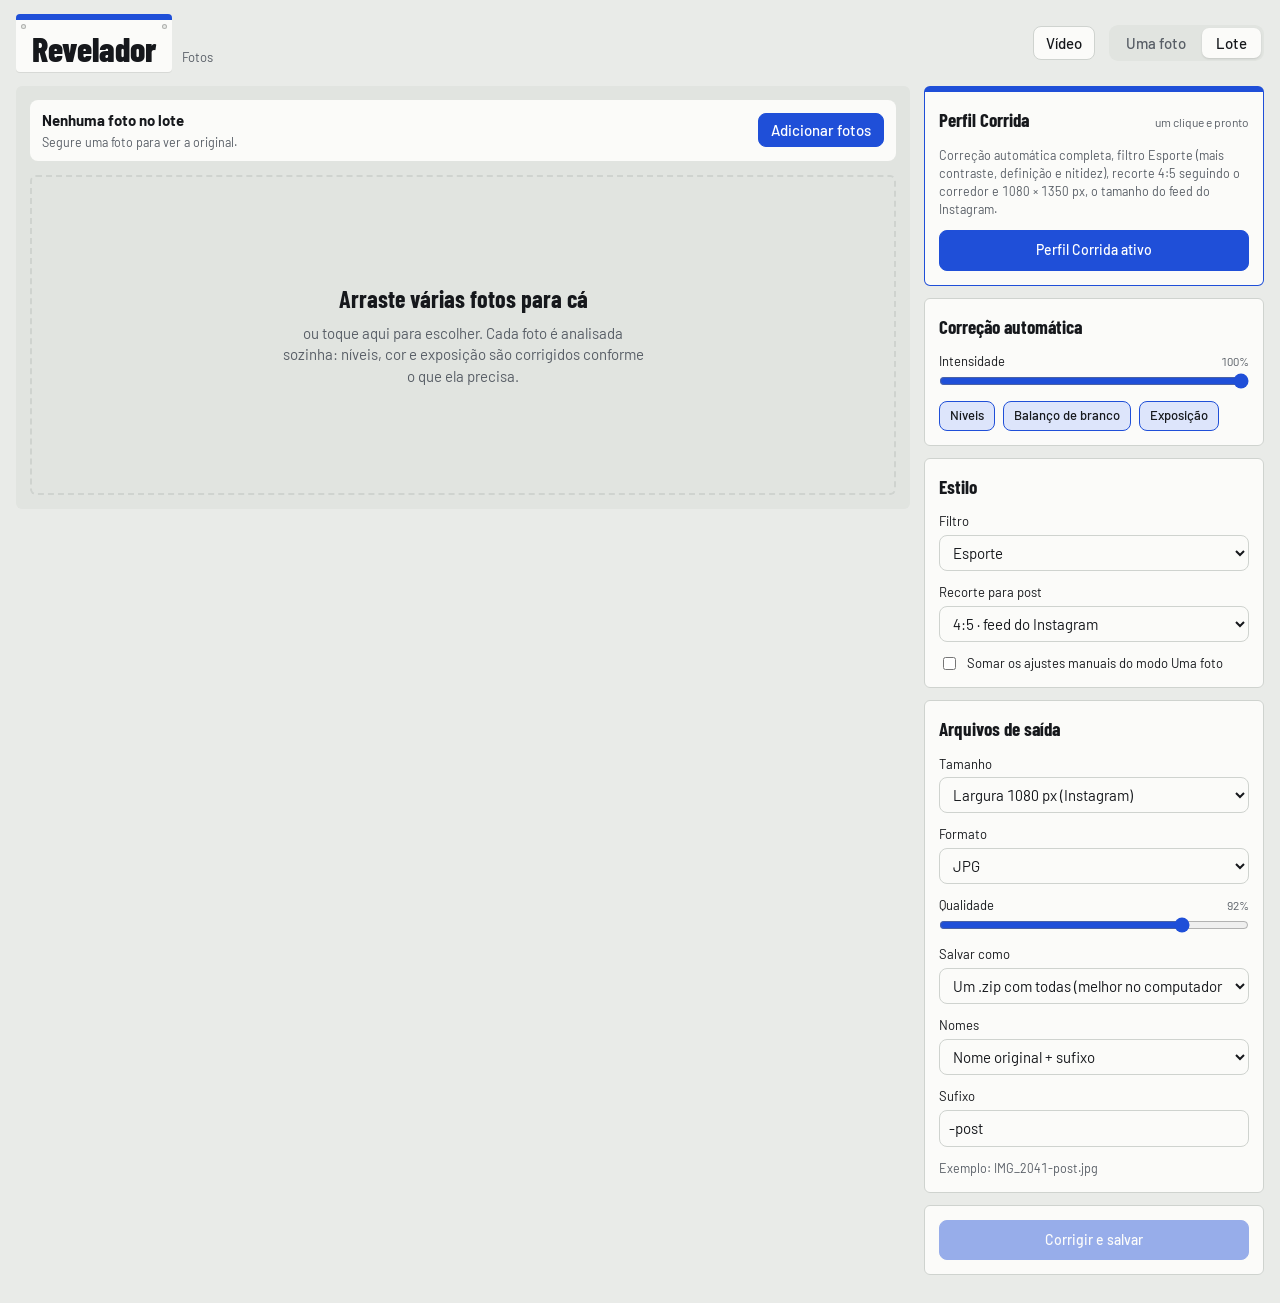
==== commit 16cdfb0c: "Novo visual: números de peito de corrida na tela inicial e nas Fotos Co-Authored-By: Claude Opus 5.5" ====
--- a/fotos/index.html
+++ b/fotos/index.html
@@ -4,47 +4,48 @@
 <meta charset="utf-8">
 <meta name="viewport" content="width=device-width, initial-scale=1, viewport-fit=cover">
 <meta name="description" content="Corrige fotos de corrida em lote e deixa prontas para postar.">
-<meta name="theme-color" content="#2a52d1">
+<meta name="theme-color" content="#25282d">
 <link rel="manifest" href="../manifest.webmanifest">
 <link rel="icon" type="image/png" href="../icons/icon-192.png">
 <link rel="apple-touch-icon" href="../icons/icon-192.png">
 <title>Revelador</title>
 <link rel="preconnect" href="https://fonts.googleapis.com">
 <link rel="preconnect" href="https://fonts.gstatic.com" crossorigin>
-<link rel="stylesheet" href="https://fonts.googleapis.com/css2?family=Bricolage+Grotesque:opsz,wght@12..96,600;12..96,700&family=IBM+Plex+Sans:wght@400;500;600&family=IBM+Plex+Mono:wght@400;500&display=swap">
+<link rel="stylesheet" href="https://fonts.googleapis.com/css2?family=Barlow+Condensed:wght@600;700;800&family=Barlow:wght@400;500;600&display=swap">
 <style>
 /* Layout: workbench — large stage on the left, a tool rail of stacked sections on the right; stacks on phones. */
 :root {
-  --bg: #eceff3;
-  --surface: #ffffff;
-  --surface-2: #e3e7ed;
-  --fg: #15181e;
-  --muted: #5a6270;
-  --line: #d2d7df;
-  --accent: #2a52d1;
-  --accent-soft: #dfe6fb;
+  /* Race-day palette: bib Tyvek, asphalt, start-line blue. */
+  --bg: #e9ebe8;
+  --surface: #fbfbf9;
+  --surface-2: #e1e4e0;
+  --fg: #16181c;
+  --muted: #585e66;
+  --line: #cfd3cf;
+  --accent: #1f4fd8;
+  --accent-soft: #dde5fb;
   --accent-fg: #ffffff;
-  --stage: #d6dae2;
+  --stage: #2c2f35;
   --hist-r: #d6455a;
   --hist-g: #2f9d62;
   --hist-b: #3a6ee8;
   --hist-l: #8a93a3;
-  --font-display: "Bricolage Grotesque", "Segoe UI", system-ui, sans-serif;
-  --font-body: "IBM Plex Sans", "Segoe UI", system-ui, sans-serif;
-  --font-mono: "IBM Plex Mono", ui-monospace, "SFMono-Regular", Menlo, monospace;
-  --radius: 10px;
+  --font-display: "Barlow Condensed", "Arial Narrow", system-ui, sans-serif;
+  --font-body: "Barlow", "Segoe UI", system-ui, sans-serif;
+  --font-mono: "Barlow", "Segoe UI", system-ui, sans-serif;
+  --radius: 6px;
 }
 @media (prefers-color-scheme: dark) {
   :root:not([data-theme="light"]) {
-    --bg: #101217; --surface: #171a21; --surface-2: #222631; --fg: #e7e9ef; --muted: #98a0af;
-    --line: #2b303b; --accent: #86a2ff; --accent-soft: #1f2846; --accent-fg: #0c1230; --stage: #0a0c10;
+    --bg: #25282d; --surface: #30343a; --surface-2: #3a3f46; --fg: #f1f2ee; --muted: #a6abb2;
+    --line: #454b53; --accent: #7f9dff; --accent-soft: #283563; --accent-fg: #0d1638; --stage: #1c1e22;
     --hist-r: #ff6f80; --hist-g: #4fd18c; --hist-b: #6f9bff; --hist-l: #6b7383;
     color-scheme: dark;
   }
 }
 :root[data-theme="dark"] {
-  --bg: #101217; --surface: #171a21; --surface-2: #222631; --fg: #e7e9ef; --muted: #98a0af;
-  --line: #2b303b; --accent: #86a2ff; --accent-soft: #1f2846; --accent-fg: #0c1230; --stage: #0a0c10;
+  --bg: #25282d; --surface: #30343a; --surface-2: #3a3f46; --fg: #f1f2ee; --muted: #a6abb2;
+  --line: #454b53; --accent: #7f9dff; --accent-soft: #283563; --accent-fg: #0d1638; --stage: #1c1e22;
   --hist-r: #ff6f80; --hist-g: #4fd18c; --hist-b: #6f9bff; --hist-l: #6b7383;
   color-scheme: dark;
 }
@@ -54,13 +55,16 @@
 :root { padding-top: env(safe-area-inset-top, 0px); padding-bottom: env(safe-area-inset-bottom, 0px); }
 body { margin: 0; }
 img { max-width: 100%; }
-body { background: var(--bg); color: var(--fg); font-family: var(--font-body); font-size: 14px; line-height: 1.45; }
+body { background: var(--bg); color: var(--fg); font-family: var(--font-body); font-size: 15px; line-height: 1.45; font-variant-numeric: tabular-nums; }
 .app { padding-left: max(16px, env(safe-area-inset-left, 0px)); padding-right: max(16px, env(safe-area-inset-right, 0px)); padding-block: 14px 28px; max-width: 1480px; margin: 0 auto; display: grid; gap: 14px; }
 
 header.bar { display: flex; flex-wrap: wrap; align-items: center; gap: 10px 14px; }
 .brand { display: flex; align-items: baseline; gap: 10px; margin-right: auto; }
-.brand h1 { font-family: var(--font-display); font-weight: 700; font-size: 26px; letter-spacing: -0.02em; margin: 0; }
+.brand h1 { font-family: var(--font-display); font-weight: 800; font-size: 34px; line-height: 1; letter-spacing: 0; margin: 0; }
 .brand span { color: var(--muted); font-size: 13px; }
+.brand h1 { position: relative; background: #fbfbf9; color: #16181c; padding: 12px 16px 6px; border-radius: 4px; border-top: 6px solid var(--accent); box-shadow: 0 1px 0 rgba(0,0,0,.08); }
+.brand h1::before, .brand h1::after { content: ""; position: absolute; top: 4px; width: 5px; height: 5px; border-radius: 50%; background: var(--bg); box-shadow: inset 0 0 0 1px rgba(0,0,0,.25); }
+.brand h1::before { left: 5px; } .brand h1::after { right: 5px; }
 .actions { display: flex; flex-wrap: wrap; gap: 8px; align-items: center; }
 
 button, .btn { font: inherit; font-weight: 500; border: 1px solid var(--line); background: var(--surface); color: var(--fg); border-radius: 8px; padding: 7px 12px; cursor: pointer; display: inline-flex; align-items: center; gap: 6px; line-height: 1.2; }
@@ -85,7 +89,7 @@
 .canvas-wrap { position: relative; display: inline-block; line-height: 0; max-width: 100%; }
 #view { display: block; max-width: 100%; max-height: calc(100vh - 190px); height: auto; width: auto; box-shadow: 0 1px 2px rgba(0,0,0,.18), 0 8px 30px rgba(0,0,0,.18); }
 @media (max-width: 900px) { #view { max-height: 62vh; } }
-.badge-before { position: absolute; top: 10px; left: 10px; background: rgba(0,0,0,.65); color: #fff; font-size: 12px; font-weight: 600; letter-spacing: .06em; text-transform: uppercase; padding: 4px 8px; border-radius: 6px; line-height: 1.2; }
+.badge-before { position: absolute; top: 10px; left: 10px; background: rgba(0,0,0,.65); color: #fff; font-size: 12px; font-weight: 600; padding: 4px 8px; border-radius: 6px; line-height: 1.2; }
 .stage-foot { display: flex; flex-wrap: wrap; gap: 6px 16px; justify-content: space-between; padding: 8px 14px; font-size: 12px; color: var(--muted); background: var(--surface); border-top: 1px solid var(--line); font-family: var(--font-mono); }
 .stage-foot b { color: var(--fg); font-weight: 500; }
 
@@ -106,7 +110,7 @@
 /* tool rail */
 .rail { display: grid; gap: 12px; min-width: 0; }
 .panel { background: var(--surface); border: 1px solid var(--line); border-radius: var(--radius); padding: 14px; display: grid; gap: 12px; min-width: 0; }
-.panel h2 { font-family: var(--font-display); font-size: 15px; font-weight: 600; margin: 0; display: flex; justify-content: space-between; align-items: baseline; gap: 8px; }
+.panel h2 { font-family: var(--font-display); font-size: 19px; font-weight: 700; margin: 0; display: flex; justify-content: space-between; align-items: baseline; gap: 8px; }
 .panel h2 small { font-family: var(--font-body); font-weight: 400; font-size: 12px; color: var(--muted); }
 .hint { color: var(--muted); font-size: 12.5px; margin: 0; }
 .row { display: flex; flex-wrap: wrap; gap: 8px; }
@@ -126,7 +130,7 @@
 .sl output { font-family: var(--font-mono); font-size: 12px; color: var(--muted); font-variant-numeric: tabular-nums; min-width: 5.5ch; text-align: right; }
 .sl output.changed { color: var(--accent); }
 .sl input { grid-column: 1 / -1; width: 100%; accent-color: var(--accent); margin: 0; }
-.group-label { font-size: 11px; text-transform: uppercase; letter-spacing: .08em; color: var(--muted); margin-top: 4px; }
+.group-label { font-family: var(--font-display); font-size: 15px; font-weight: 600; color: var(--muted); margin-top: 6px; }
 
 #hist { width: 100%; height: 90px; display: block; background: var(--surface-2); border-radius: 6px; }
 
@@ -144,14 +148,14 @@
 .check input { margin-top: 3px; accent-color: var(--accent); }
 button.wide { width: 100%; justify-content: center; padding: 11px 12px; font-size: 14px; }
 
-.batch-stage { background: var(--stage); border-radius: var(--radius); padding: 14px; display: grid; gap: 14px; min-height: 420px; align-content: start; min-width: 0; }
+.batch-stage { background: var(--surface-2); border-radius: var(--radius); padding: 14px; display: grid; gap: 14px; min-height: 420px; align-content: start; min-width: 0; }
 .batch-stage.drag { outline: 2px dashed var(--accent); outline-offset: -8px; }
 .batch-head { display: flex; flex-wrap: wrap; gap: 10px; justify-content: space-between; align-items: center; background: var(--surface); border-radius: 8px; padding: 10px 12px; }
 .batch-title { display: grid; gap: 1px; }
 .batch-empty { cursor: pointer; }
 .batch-empty:hover { border-color: var(--accent); }
 .batch-empty { display: grid; gap: 6px; place-content: center; text-align: center; min-height: 320px; border: 2px dashed var(--line); border-radius: var(--radius); padding: 24px; color: var(--muted); }
-.batch-empty strong { font-family: var(--font-display); font-size: 18px; color: var(--fg); }
+.batch-empty strong { font-family: var(--font-display); font-size: 24px; color: var(--fg); }
 .batch-empty span { max-width: 46ch; margin: 0 auto; }
 .batch-grid { display: grid; grid-template-columns: repeat(auto-fill, minmax(200px, 1fr)); gap: 12px; }
 .bcard { margin: 0; background: var(--surface); border-radius: 8px; overflow: hidden; display: grid; grid-template-rows: auto 1fr; border: 2px solid transparent; min-width: 0; }
@@ -167,7 +171,7 @@
 .bcard .meta { font-family: var(--font-mono); font-size: 11.5px; color: var(--muted); }
 .bcard .row { gap: 6px; }
 .mini { font-size: 12px; padding: 4px 8px; }
-.profile { border-color: var(--accent); background: linear-gradient(var(--accent-soft), var(--surface) 70%); }
+.profile { border-color: var(--accent); border-top-width: 6px; }
 .profile.active #bProfile { background: var(--accent); border-color: var(--accent); color: var(--accent-fg); }
 .toast { position: fixed; left: 50%; bottom: calc(env(safe-area-inset-bottom, 0px) + 18px); transform: translateX(-50%); background: var(--fg); color: var(--bg); padding: 9px 14px; border-radius: 8px; font-size: 13px; max-width: calc(100% - 32px); z-index: 20; }
 
@@ -185,7 +189,7 @@
 <body>
 <div class="app">
   <header class="bar">
-    <div class="brand"><h1>Revelador</h1><span>editor de fotos pessoal</span></div>
+    <div class="brand"><h1>Revelador</h1><span>Fotos</span></div>
     <button id="installBtn" class="primary" hidden>Instalar app</button>
     <a class="btn" href="../video/" style="text-decoration:none">Vídeo</a>
     <div class="seg" role="tablist" aria-label="Modo">
